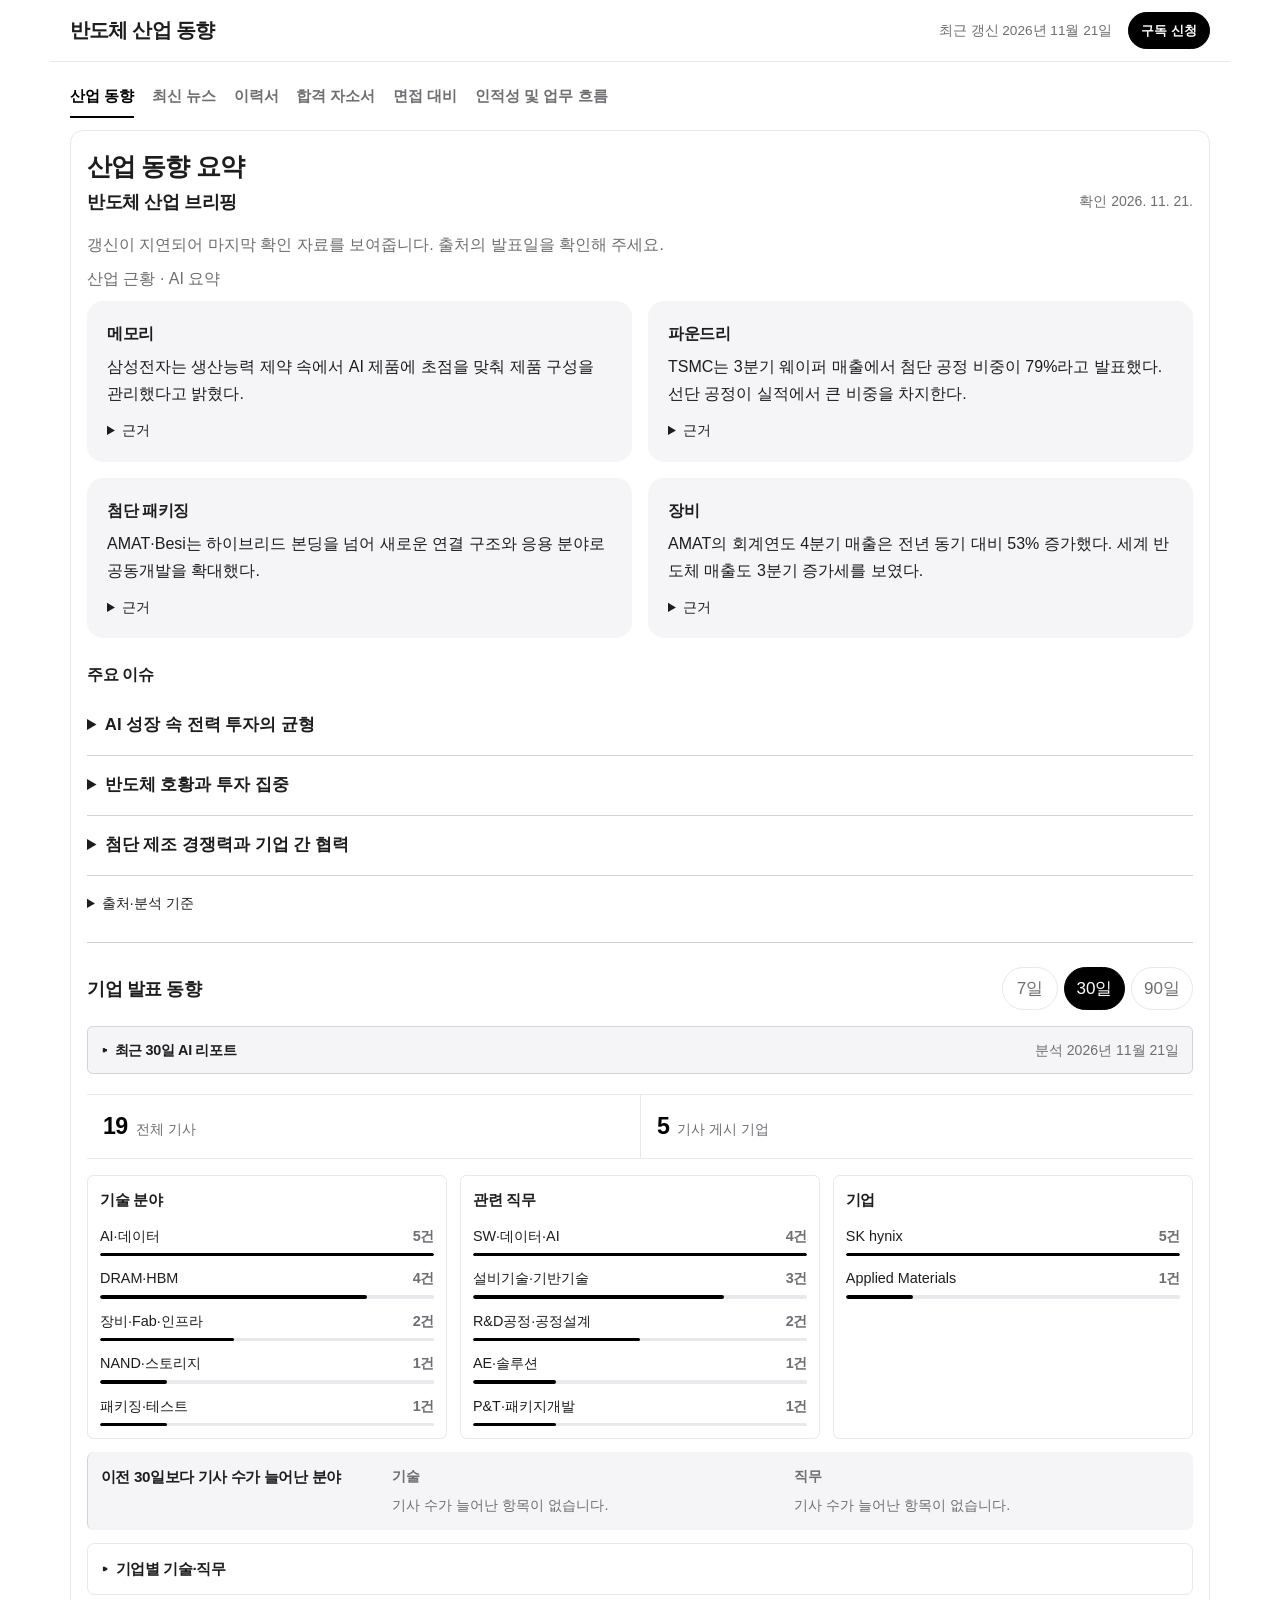
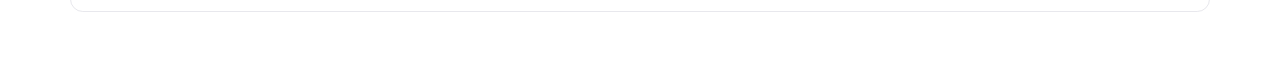
==== docs/index.html @ 1f409041 "Add categorized interview study library and private notes" ====
<!doctype html>
<html lang="ko">
  <head>
    <meta charset="utf-8" />
    <meta name="viewport" content="width=device-width, initial-scale=1" />
    <meta
      name="description"
      content="주요 반도체 기업의 공식 뉴스룸에서 기술 동향과 기업 맥락을 추적합니다."
    />
    <title>반도체 산업 동향</title>
    <link rel="stylesheet" href="styles.css?v=20261121-2" />
    <script src="industry-briefing.js?v=20261121-1" defer></script>
    <script src="pdf-import.js?v=20261001-2" defer></script>
    <script src="jd-analyzer-v4.js?v=20261007-7" defer></script>
    <script src="jd-recall-questions.js?v=20261108-3" defer></script>
    <script src="jd-local-fallback.js?v=20261104-1" defer></script>
    <script src="jd-ai-client.js?v=20261030-2" defer></script>
    <script src="profile-store-v2.js?v=20261111-2" defer></script>
    <script src="experience-recall.js?v=20261108-1" defer></script>
    <link rel="stylesheet" href="experience-recall.css?v=20261104-2" />
    <script src="role-normalizer.js?v=20261001-1" defer></script>
    <script src="application-workspace.js?v=20261111-2" defer></script>
    <script src="assessment-result-bridge.js?v=20261104-2" defer></script>
    <script src="experience-question-bank.js?v=20261121-1" defer></script>
    <script src="experience-organizer.js?v=20261121-2" defer></script>
    <script src="cover-letter-library.js?v=20261121-2" defer></script>
    <link rel="stylesheet" href="cover-letter-library.css?v=20261121-2" />
    <script src="interview-prep.js?v=20261121-1" defer></script>
    <link rel="stylesheet" href="interview-prep.css?v=20261121-1" />
    <script src="app.js?v=20261121-2" defer></script>
  </head>
  <body>
    <header class="topbar">
      <div class="brand">
        <div>
          <h1>반도체 산업 동향</h1>
        </div>
      </div>
      <div class="topbar-actions">
        <div class="updated" id="updated">데이터 확인 중</div>
        <a class="header-subscribe" href="https://docs.google.com/forms/d/e/1FAIpQLSe3Vm-nkOof2qsQfEIIH5pPNs6JE2stnCWOv_4Y_DsQi8YpUQ/viewform?usp=dialog" target="_blank" rel="noopener noreferrer">구독 신청</a>
      </div>
    </header>

    <main>
      <section class="chapter-bar" aria-label="콘텐츠 선택">
        <div class="chapter-tabs" role="tablist">
          <button class="active" id="trend-tab" type="button" role="tab" aria-selected="true" data-chapter="trend">산업 동향</button>
          <button id="news-tab" type="button" role="tab" aria-selected="false" data-chapter="news">최신 뉴스</button>
          <button id="profile-tab" type="button" role="tab" aria-selected="false" aria-controls="profile-chapter" data-chapter="profile">이력서</button>
          <button id="jd-tab" type="button" role="tab" aria-selected="false" aria-controls="library-chapter" data-chapter="jd">합격 자소서</button>
          <button id="interview-tab" type="button" role="tab" aria-selected="false" aria-controls="interview-chapter" data-chapter="interview">면접 대비</button>
          <button id="assessment-tab" type="button" role="tab" aria-selected="false" aria-controls="assessment-chapter" data-chapter="assessment">인적성 및 업무 흐름</button>
        </div>
      </section>

      <section class="chapter-panel" id="trend-chapter" role="tabpanel" aria-labelledby="trend-tab">
      <section class="trend-board" id="trend-board" aria-labelledby="trend-title" hidden>
        <div class="trend-heading">
          <div>
            <h2 id="trend-title">산업 동향 요약</h2>
          </div>
        </div>
        <section class="industry-briefing" id="industry-briefing" aria-labelledby="industry-brief-title">
          <div class="brief-heading"><h3 id="industry-brief-title">반도체 산업 브리핑</h3><span data-brief-date></span></div>
          <p data-brief-status role="status">브리핑을 불러오는 중입니다.</p>
          <div data-brief-body hidden>
            <p class="brief-caption">산업 근황 · AI 요약</p>
            <div class="brief-overview" data-brief-overview></div>
            <h4 class="brief-topics-title">주요 이슈</h4>
            <div data-brief-issues></div>
            <details class="brief-sources"><summary>출처·분석 기준</summary><p data-brief-generated></p><ul data-brief-sources></ul></details>
          </div>
        </section>
        <div class="trend-window-heading">
          <h3>기업 발표 동향</h3>
          <div class="trend-period-tabs" id="trend-period-tabs" aria-label="기업 발표 집계 기간">
            <button type="button" data-trend-days="7">7일</button>
            <button class="active" type="button" data-trend-days="30">30일</button>
            <button type="button" data-trend-days="90">90일</button>
          </div>
        </div>
        <details class="monthly-ai-report" id="monthly-ai-report" hidden>
          <summary class="monthly-report-heading"><strong id="trend-report-label">최근 30일 AI 리포트</strong><span id="monthly-report-date"></span></summary>
          <p id="trend-report-status" role="status" hidden></p>
          <div id="monthly-report-body">
          <p id="trend-report-period"></p>
          <h3 id="monthly-report-title"></h3>
          <p class="monthly-report-summary" id="monthly-report-summary"></p>
          <button class="process-focus-button" id="process-focus-button" type="button">공정·양산 기사 보기</button>
          <div class="monthly-report-grid">
            <section><h4>동향</h4><div id="monthly-findings"></div></section>
            <section><h4>직무 준비</h4><div id="monthly-role-actions"></div></section>
            <section><h4>기업</h4><div id="monthly-company-insights"></div></section>
          </div>
          <details class="monthly-evidence">
            <summary>분석 근거 보기</summary>
            <div id="monthly-evidence-list"></div>
            <ul id="monthly-limitations"></ul>
          </details>
          </div>
        </details>

        <div class="trend-metrics" aria-label="선택 기간 동향 현황">
          <div><strong id="trend-article-count">-</strong><span>전체 기사</span></div>
          <div><strong id="trend-company-count">-</strong><span>기사 게시 기업</span></div>
        </div>

        <div class="trend-columns">
          <section class="trend-panel">
            <h3>기술 분야</h3>
            <ol id="trend-tech-list"></ol>
          </section>
          <section class="trend-panel">
            <h3>관련 직무</h3>
            <ol id="trend-job-list"></ol>
          </section>
          <section class="trend-panel">
            <h3>기업</h3>
            <ol id="trend-company-list"></ol>
          </section>
        </div>

        <section class="momentum-panel" id="momentum-panel">
          <div>
            <h3>이전 30일보다 기사 수가 늘어난 분야</h3>
          </div>
          <div class="momentum-groups">
            <div><strong>기술</strong><ul id="momentum-tech-list"></ul></div>
            <div><strong>직무</strong><ul id="momentum-job-list"></ul></div>
          </div>
        </section>

        <details class="company-trend-panel">
          <summary>
            <h3 id="company-trend-title">기업별 기술·직무</h3>
          </summary>
          <div class="company-profile-list" id="company-profile-list"></div>
        </details>
      </section>
      </section>

      <section class="chapter-panel news-chapter" id="news-chapter" role="tabpanel" aria-labelledby="news-tab" hidden>
      <div class="chapter-heading">
        <div><h2>최신 뉴스</h2></div>
      </div>
      <section class="controls news-controls" aria-label="기사 검색과 회사 선택">
        <label class="search">
          <span class="sr-only">기사 검색</span>
          <input id="search" type="search" placeholder="기사 검색" />
        </label>
        <label><span class="sr-only">회사</span><select id="news-company"><option value="all">전체 회사</option></select></label>
        <button class="language-toggle" id="language-toggle" type="button">
          한국어 번역 보기
        </button>
      </section>

      <details class="news-filter-details">
        <summary>상세 필터<span id="news-active-filters"></span></summary>
        <div class="filter-panel">
        <div class="select-grid">
          <label>
            <span>관련 직무</span>
            <select id="job-filter"><option value="all">모든 직무</option></select>
          </label>
          <label>
            <span>기술 분야</span>
            <select id="domain-filter"><option value="all">모든 기술</option></select>
          </label>
          <label>
            <span>게시 기간</span>
            <select id="days-filter">
              <option value="all">최근 180일 전체</option>
              <option value="7">최근 7일</option>
              <option value="30">최근 30일</option>
              <option value="90">최근 90일</option>
            </select>
          </label>
        </div>
        <div class="filter-actions">
          <button class="process-focus-toggle" id="process-only-toggle" type="button" aria-pressed="false">
            공정·양산 집중 보기
          </button>
          <button class="reset-button" id="reset-filters" type="button">필터 초기화</button>
        </div>
        </div>
      </details>

      <div class="result-line-row">
        <div class="result-line" id="result-line" aria-live="polite">기사를 불러오는 중입니다.</div>
      </div>
      <section class="article-grid" id="article-grid" aria-label="선별 기사 목록"></section>

      <section class="empty" id="empty" hidden>
        <h2>조건에 맞는 기사가 없습니다.</h2>
        <p>검색어를 바꾸거나 필터를 초기화해 보세요.</p>
      </section>
      </section>

      <section class="chapter-panel profile-chapter" id="profile-chapter" role="tabpanel" aria-labelledby="profile-tab" hidden>
        <div class="master-resume-heading">
          <div><h2>이력서</h2><p>이 브라우저에 저장됩니다.</p></div>
          <div class="profile-resume-actions">
            <button class="jd-secondary" id="profile-resume-preview" type="button" aria-expanded="false" aria-controls="profile-resume-section">미리보기·복사</button>
            <button class="jd-primary" type="submit" form="profile-form">저장</button>
          </div>
        </div>
        <p class="profile-save-status" id="profile-save-status" role="status"></p>
        <section class="profile-resume-card" id="profile-resume-section" hidden>
          <div class="profile-resume-actions">
            <button class="jd-secondary" id="profile-resume-copy" type="button">전체 복사</button>
          </div>
          <p id="profile-resume-status" role="status"></p>
          <textarea id="profile-resume-copy-text" rows="5" aria-label="복사할 이력서 내용" readonly hidden></textarea>
          <div id="profile-resume-content"></div>
        </section>
        <form class="profile-form" id="profile-form">
          <section class="profile-form-section">
            <div class="profile-section-heading"><h3>기본정보</h3></div>
            <div class="profile-field-grid master-resume-contact">
              <label><span>이름</span><input id="profile-name" type="text" autocomplete="name" /></label>
              <label><span>이메일</span><input id="profile-email" type="email" autocomplete="email" /></label>
              <label><span>연락처</span><input id="profile-phone" type="tel" autocomplete="tel" /></label>
            </div>
          </section>

          <section class="profile-form-section" id="profile-education-section">
            <div class="profile-section-heading">
              <h3>학력</h3>
              <button class="profile-add" id="profile-add-education" type="button">학력 추가</button>
            </div>
            <div class="profile-entry-list" id="profile-education-list"></div>
          </section>

          <section class="profile-form-section" id="profile-experience-section">
            <div class="profile-section-heading">
              <h3>경력·프로젝트·활동</h3>
              <button class="profile-add" id="profile-add-experience" type="button">경험 추가</button>
            </div>
            <div class="profile-entry-list" id="profile-experience-list"></div>
          </section>

          <section class="profile-form-section" id="profile-skills-section">
            <div class="profile-section-heading"><h3>교육·기술·자격·어학·수상</h3></div>
            <div class="profile-field-grid">
              <label><span>교육·기술</span><textarea id="profile-skills" rows="3" placeholder="교육명 · 기관 · 기간 / 사용 기술"></textarea></label>
              <label><span>자격증</span><textarea id="profile-certificates" rows="3" placeholder="자격명 · 발급 기관 · 취득일"></textarea></label>
              <label><span>어학</span><textarea id="profile-languages" rows="3" placeholder="시험명 · 점수 또는 등급 · 응시일"></textarea></label>
              <label><span>수상</span><textarea id="profile-awards" rows="3" placeholder="수상명 · 주최 기관 · 수상일"></textarea></label>
            </div>
          </section>

          <details class="profile-backup-details master-resume-notes">
          <summary>이전 프로필 메모</summary>
          <section class="profile-form-section">
            <label><span>관심 직무</span><textarea id="profile-target-roles" rows="2"></textarea></label>
          </section>
          <section class="profile-form-section" id="profile-ai-section">
            <div class="profile-section-heading">
              <h3>기존 AI 프로젝트</h3>
            </div>
            <div class="profile-field-grid profile-ai-grid">
              <label><span>경험명</span><input id="profile-ai-title" type="text" placeholder="예: 반도체 뉴스 자동 분류 프로젝트" /></label>
              <label><span>기간</span><input id="profile-ai-period" type="text" placeholder="예: 2026.09~2026.11" /></label>
              <label class="profile-span-2"><span>구체적인 경험·문제 상황</span><textarea id="profile-ai-context" rows="3" placeholder="어떤 문제를 해결하려 했는지 작성하세요."></textarea></label>
              <label><span>내 역할</span><textarea id="profile-ai-role" rows="3" placeholder="내가 결정하고 수행한 일을 작성하세요."></textarea></label>
              <label><span>AI 활용 방법</span><textarea id="profile-ai-use" rows="3" placeholder="어떤 AI를 어떤 단계에 사용했는지 작성하세요."></textarea></label>
              <label><span>검증·수정 과정</span><textarea id="profile-ai-verification" rows="3" placeholder="AI 결과의 오류를 어떻게 확인하고 개선했는지 작성하세요."></textarea></label>
              <label><span>결과·배운 점</span><textarea id="profile-ai-result" rows="3" placeholder="수치, 산출물, 변화와 배운 점을 작성하세요."></textarea></label>
            </div>
          </section>

          <section class="profile-form-section" id="profile-assessment-section">
            <div class="profile-section-heading">
              <h3>인적성 결과</h3>
            </div>
            <div id="profile-assessment-result" aria-live="polite"></div>
          </section>

          <section class="profile-form-section" id="profile-plan-section">
            <div class="profile-section-heading">
              <h3>계획 중인 프로젝트</h3>
              <button class="profile-add" id="profile-add-plan" type="button">계획 추가</button>
            </div>
            <div class="profile-entry-list" id="profile-plan-list"></div>
          </section>

          </details>
        </form>

        <details class="profile-backup-details">
          <summary>백업·삭제</summary>
          <div class="profile-backup-actions">
            <button class="jd-secondary" id="profile-export" type="button">백업 파일 받기</button>
            <label class="jd-secondary profile-import-button" for="profile-import">백업 불러오기</label>
            <input id="profile-import" type="file" accept="application/json,.json" />
            <button class="profile-delete" id="profile-delete" type="button">저장 내용 삭제</button>
          </div>
        </details>
      </section>

      <section class="chapter-panel jd-chapter" id="jd-chapter" role="tabpanel" aria-labelledby="jd-tab" hidden>
        <div class="chapter-heading">
          <div><h2>채용공고 분석</h2></div>
        </div>

        <nav class="jd-steps" id="jd-steps" aria-label="진행 단계">
          <button type="button" class="jd-step-nav" data-jd-step-nav="1"><span class="jd-step-num">1</span><span class="jd-step-nav-title">채용공고 붙여넣기</span><span class="jd-step-state" data-jd-step-state="1">입력 전</span></button>
          <button type="button" class="jd-step-nav" data-jd-step-nav="2" disabled><span class="jd-step-num">2</span><span class="jd-step-nav-title">분석 결과 보기</span><span class="jd-step-state" data-jd-step-state="2">분석 전</span></button>
          <button type="button" class="jd-step-nav" data-jd-step-nav="3" disabled><span class="jd-step-num">3</span><span class="jd-step-nav-title">내 경험과 연결하기</span><span class="jd-step-state" data-jd-step-state="3">연결 전</span></button>
          <button type="button" class="jd-step-nav" data-jd-step-nav="4" disabled><span class="jd-step-num">4</span><span class="jd-step-nav-title">자기소개서 문항에 경험 연결하기</span><span class="jd-step-state" data-jd-step-state="4">연결 전</span></button>
        </nav>

        <div class="jd-step" data-jd-step="1" data-open="true">
          <button type="button" class="jd-step-head" data-jd-step-toggle="1" aria-expanded="true">
            <span class="jd-step-num">1</span><span class="jd-step-title">채용공고 붙여넣기</span><span class="jd-step-state" data-jd-step-state="1">입력 전</span>
          </button>
          <div class="jd-step-body" data-jd-step-body="1">
            <details class="jd-workspace-switcher-details">
              <summary><span id="jd-workspace-count">저장한 지원 작업</span></summary>
              <div class="jd-workspace-switcher" aria-label="저장한 지원 작업">
                <div id="jd-workspace-list"></div>
                <div class="jd-workspace-backup-actions"><button type="button" id="jd-workspace-export">전체 백업</button><label for="jd-workspace-import">백업 불러오기</label><input id="jd-workspace-import" type="file" accept="application/json,.json" /></div>
              </div>
            </details>
        <details class="jd-common-facts" id="jd-common-facts" hidden>
          <summary>저장한 채용공고 공통 준비 항목 <span id="jd-common-facts-count"></span></summary>
          <div id="jd-common-facts-list"></div>
        </details>

        <form class="jd-form" id="jd-form">
          <div class="jd-field-grid">
            <label><span>회사명</span><input id="jd-company" type="text" placeholder="예: 현대자동차" /></label>
            <label><span>직무명</span><input id="jd-role" type="text" placeholder="예: 생산기술" /></label>
            <label>
              <span>원문 출처</span>
              <select id="jd-source-type">
                <option value="official">기업 공식 채용공고</option>
                <option value="platform">채용 플랫폼·대행사</option>
                <option value="unknown">출처를 확인하지 못한 복사본</option>
              </select>
            </label>
            <label><span>확인일</span><input id="jd-collected-at" type="date" /></label>
          </div>
          <label class="jd-wide-field">
            <span>공고 주소</span>
            <input id="jd-source-url" type="url" placeholder="https://..." />
          </label>
          <label class="jd-wide-field">
            <span>채용공고 전체 텍스트 <b>필수</b></span>
            <textarea id="jd-text" required rows="16" placeholder="채용공고의 직무명, 주요 업무, 자격요건, 우대사항을 포함한 전체 내용을 붙여 넣으세요."></textarea>
          </label>
          <details class="jd-ai-settings">
            <summary>AI 분석 연결 설정 <small id="jd-ai-connection-state">연결 전</small></summary>
            <label class="jd-wide-field"><span>AI 분석 연결 주소</span><input id="jd-ai-endpoint" type="url" placeholder="https://script.google.com/macros/s/.../exec" /></label>
            <div class="jd-form-actions"><button class="jd-secondary" id="jd-ai-save" type="button">연결 주소 저장</button></div>
          </details>
          <section class="jd-clean-preview" id="jd-clean-preview" hidden>
            <div class="jd-clean-preview-heading">
              <div><strong>분석 전 원문 정리 미리보기</strong><span id="jd-preview-count"></span></div>
              <span class="jd-fact-label">자동 정리</span>
            </div>
            <div class="jd-ocr-warnings" id="jd-ocr-warnings"></div>
            <label class="jd-subrole-picker" id="jd-subrole-picker" hidden>
              <span>분석할 세부 직무</span>
              <select id="jd-subrole-select"></select>
            </label>
            <label class="jd-wide-field">
              <span>분석에 사용할 정리본 <b>사용자 수정 가능</b></span>
              <textarea id="jd-cleaned-text" rows="16"></textarea>
            </label>
          </section>
          <div class="jd-form-actions">
             <button class="jd-primary" id="jd-preview-button" type="button">1. 원문 구조 확인</button>
             <button class="jd-primary" id="jd-analyze-button" type="submit" hidden>2. 채용공고만 분석</button>
            <button class="jd-secondary" id="jd-reset" type="button">입력 지우기</button>
          </div>
        </form>
          </div>
        </div>

        <section class="jd-results" id="jd-results" aria-live="polite" hidden>
          <div class="jd-result-heading">
            <div><h2 id="jd-result-title">분석 결과</h2></div>
            <div class="jd-result-actions"><span class="jd-source-grade" id="jd-source-grade"></span><button type="button" data-download-jd-report>분석 요약 받기</button></div>
          </div>
          <p class="jd-source-meta" id="jd-source-meta"></p>
          <div class="jd-limitations" id="jd-limitations"></div>
          <div class="jd-step" data-jd-step="2" data-open="false">
            <button type="button" class="jd-step-head" data-jd-step-toggle="2" aria-expanded="false">
              <span class="jd-step-num">2</span><span class="jd-step-title">분석 결과 보기</span><span class="jd-step-state" data-jd-step-state="2">분석 전</span>
            </button>
            <div class="jd-step-body" data-jd-step-body="2">
<section class="jd-result-section jd-mission-section">
            <div class="jd-section-title"><span>1</span><div><h3>한 줄 요약</h3><p><span class="jd-interpretation-label">자동 해석</span></p></div></div>
            <div class="jd-mission-card" id="jd-career-definition"></div>
          </section>

          <section class="jd-result-section">
            <div class="jd-section-title"><span>2</span><div><h3>핵심 업무</h3></div></div>
            <div class="jd-axis-grid" id="jd-work-axes"></div>
          </section>

          <section class="jd-result-section jd-suggestion-section">
            <div class="jd-section-title"><span>3</span><div><h3>해결 과제</h3></div></div>
            <div class="jd-problem-list" id="jd-problems"></div>
          </section>

          <section class="jd-result-section">
            <div class="jd-section-title"><span>4</span><div><h3>역량 연결</h3></div></div>
            <div class="jd-connection-list" id="jd-competency-links"></div>
          </section>

          <section class="jd-result-section">
            <div class="jd-section-title"><span>5</span><div><h3>성과 기준</h3></div></div>
            <h4 class="jd-subsection-heading">성과 목표·지표</h4>
            <div class="jd-performance-grid" id="jd-performance-groups"></div>
            <h4 class="jd-subsection-heading">구축·혁신 목표와 산출물</h4>
            <div class="jd-performance-grid" id="jd-delivery-goals"></div>
          </section>

          <section class="jd-result-section">
            <div class="jd-section-title"><span>6</span><div><h3>근거 밀도</h3></div></div>
            <div class="jd-emphasis-list" id="jd-emphasis"></div>
          </section>

          <section class="jd-result-section jd-preparation-section">
            <div class="jd-section-title"><span>7</span><div><h3>준비 항목</h3></div></div>
            <div class="jd-preparation-grid"><div><h4>먼저 확인</h4><div id="jd-prep-must"></div></div><div><h4>강조 준비</h4><div id="jd-prep-strengths"></div></div><div><h4><span class="jd-interpretation-label">공부 후보</span></h4><div id="jd-prep-study"></div></div></div>
          </section>

          <details class="jd-evidence-details">
            <summary>원문 근거와 상세 분석 보기</summary>
            <div class="jd-detail-block"><h4>채용공고 내용 분석</h4><div class="jd-table-wrap"><table class="jd-analysis-table"><thead><tr><th>항목</th><th>추출 내용</th><th>근거가 되는 채용공고 문장</th></tr></thead><tbody id="jd-fact-table"></tbody></table></div></div>
            <div class="jd-detail-block"><h4>원문 키워드와 표준화 키워드</h4><div class="jd-table-wrap"><table class="jd-analysis-table"><thead><tr><th>원문 키워드</th><th>자동 표준화</th><th>근거가 되는 채용공고 문장</th></tr></thead><tbody id="jd-keyword-table"></tbody></table></div></div>
            <div class="jd-detail-block"><h4>직접 요구된 도구와 공부 후보</h4><div class="jd-tool-columns"><div><h4><span class="jd-fact-label">채용공고에서 직접 요구</span></h4><div id="jd-direct-tools"></div></div><div><h4><span class="jd-interpretation-label">자동 제안 · 공부 후보</span></h4><div id="jd-study-tools"></div></div></div></div>
            <div class="jd-detail-block"><h4>원문 의미 단위</h4><div class="jd-requirement-list" id="jd-evidence-list"></div></div>
          </details>

          <p class="jd-disclaimer">채용공고 원문만 분석합니다. 합격 가능성을 판단하지 않습니다.</p>
              <button type="button" class="jd-primary jd-step-next" data-jd-step-goto="3">내 경험과 연결하기로</button>
            </div>
          </div>
          <div class="jd-step" data-jd-step="3" data-open="false">
            <button type="button" class="jd-step-head" data-jd-step-toggle="3" aria-expanded="false">
              <span class="jd-step-num">3</span><span class="jd-step-title">내 경험과 연결하기</span><span class="jd-step-state" data-jd-step-state="3">연결 전</span>
            </button>
            <div class="jd-step-body" data-jd-step-body="3">
<section class="jd-result-section jd-profile-connect-section">
            <div class="jd-section-title"><span>8</span><div><h3>내 경험 연결</h3></div></div>
            <div class="jd-profile-link" id="jd-profile-link">
              <div><strong>저장된 내 프로필 확인 중</strong><span id="jd-profile-link-note">프로필은 버튼을 누르기 전까지 AI 분석 서버로 전송되지 않습니다.</span></div>
              <button type="button" data-open-profile>내 프로필 작성</button>
            </div>
            <p class="jd-profile-consent" id="jd-profile-consent">버튼을 누르면 저장된 프로필이 AI 분석 서버로 전송됩니다. 없는 경험은 만들지 않습니다.</p>
            <button class="jd-primary" id="jd-match-profile-button" type="button">내 경험과 연결하기</button>
            <div class="jd-match-summary" id="jd-match-summary" hidden></div>
            <div class="jd-profile-connections" id="jd-profile-connections" hidden></div>
          </section>

          <section class="jd-result-section jd-recall-section" id="jd-recall-section">
            <div class="jd-section-title"><span>10</span><div><h3>내 경험으로 답하는 질문</h3><p><span class="jd-interpretation-label">채용공고에서 나온 질문</span></p></div></div>
            <p class="jd-profile-consent">채용공고에서 뽑은 연습 질문입니다. 실제 기업 문항이 아닙니다. 없는 경험이나 수치는 만들지 않습니다.</p>
            <div class="jd-recall-list" id="jd-recall-questions"></div>
          </section>
              <button type="button" class="jd-primary jd-step-next" data-jd-step-goto="4">자기소개서 문항에 경험 연결하기로</button>
            </div>
          </div>
          <div class="jd-step" data-jd-step="4" data-open="false">
            <button type="button" class="jd-step-head" data-jd-step-toggle="4" aria-expanded="false">
              <span class="jd-step-num">4</span><span class="jd-step-title">자기소개서 문항에 경험 연결하기</span><span class="jd-step-state" data-jd-step-state="4">연결 전</span>
            </button>
            <div class="jd-step-body" data-jd-step-body="4">
<section class="jd-result-section jd-question-map-section">
            <div class="jd-section-title"><span>9</span><div><h3>자기소개서 문항에 경험 연결하기</h3></div></div>
            <label class="jd-question-input"><span>자기소개서 문항</span><textarea id="jd-application-questions" rows="5" placeholder="지원 직무와 관련된 경험을 작성해 주세요.&#10;&#10;어려운 목표에 도전한 경험을 작성해 주세요."></textarea></label>
            <button class="jd-primary" id="jd-map-questions-button" type="button">경험 연결하기</button>
            <div class="jd-question-map-results" id="jd-question-map-results" hidden></div>
          </section>
            </div>
          </div>
        </section>
      </section>
      <section class="chapter-panel assessment-chapter" id="assessment-chapter" role="tabpanel" aria-labelledby="assessment-tab" hidden>
        <div class="assessment-toolbar"><a href="assessment.html?v=20261112-3" target="_blank" rel="noopener">전체 화면으로 열기 ↗</a><p id="assessment-result-status" hidden></p></div>
        <iframe id="assessment-frame" data-src="assessment.html?v=20261112-3" title="인적성 및 업무 흐름"></iframe>
      </section>
      <section class="chapter-panel" id="library-chapter" role="tabpanel" aria-labelledby="jd-tab" hidden><p>자료 불러오는 중…</p></section>
      <section class="chapter-panel" id="interview-chapter" role="tabpanel" aria-labelledby="interview-tab" hidden></section>
    </main>

  </body>
</html>
---- docs/styles.css ----
:root {
  color-scheme: light;
  --bg: #ffffff;
  --surface: #ffffff;
  --surface-2: #f5f5f7;
  --line: #e8e8ed;
  --line-strong: #d2d2d7;
  --text: #1d1d1f;
  --muted: #6e6e73;
  --accent: #000000;
  --accent-strong: #000000;
  --accent-soft: #f5f5f7;
  --accent-2: #86868b;
  --max: 1180px;
  --shadow: 0 8px 28px rgba(0, 0, 0, 0.05);
}

* { box-sizing: border-box; }
[hidden] { display: none !important; }

body {
  margin: 0;
  min-width: 320px;
  background: var(--bg);
  color: var(--text);
  font-family: -apple-system, BlinkMacSystemFont, "SF Pro Display", "SF Pro Text", "Helvetica Neue", "Segoe UI", "Noto Sans KR", sans-serif;
  font-size: 17px;
  line-height: 1.6;
  -webkit-font-smoothing: antialiased;
  text-rendering: optimizeLegibility;
}

button, input, select, textarea { font: inherit; }
h1, h2, h3, h4, strong { letter-spacing: -0.025em; }

.topbar {
  display: flex;
  align-items: center;
  justify-content: space-between;
  gap: 1rem;
  max-width: var(--max);
  margin: 0 auto;
  padding: 0.75rem 1.25rem;
  border-bottom: 1px solid var(--line);
}

.brand { display: flex; align-items: center; gap: 0.85rem; }
.brand-mark {
  display: grid;
  width: 2.75rem;
  height: 2.75rem;
  place-items: center;
  border: 1px solid var(--accent);
  color: var(--accent);
  font-weight: 800;
  letter-spacing: -0.06em;
}
.brand h1 { margin: 0; font-size: 1.25rem; line-height: 1.25; letter-spacing: -0.04em; font-weight: 700; }
.brand p, .updated { margin: 0.05rem 0 0; color: var(--muted); font-size: 0.72rem; }
.topbar-actions { display: flex; align-items: center; gap: 1rem; }
.header-subscribe {
  padding: 0.45rem 0.75rem;
  border: 1px solid var(--accent);
  border-radius: 999px;
  background: var(--accent);
  color: #ffffff;
  font-size: 0.82rem;
  font-weight: 650;
  text-decoration: none;
}
.header-subscribe:hover, .header-subscribe:focus-visible { border-color: var(--accent-strong); background: var(--accent-strong); }

main { max-width: var(--max); margin: 0 auto; padding: 0.9rem 1.25rem 3rem; }
.chapter-bar { display: flex; align-items: center; justify-content: space-between; gap: 1.5rem; }
.chapter-tabs { display: flex; flex-wrap: wrap; gap: 0.4rem 1.1rem; padding: 0; border: 0; border-radius: 0; background: transparent; }
.assessment-toolbar { display: flex; justify-content: flex-end; padding: 0.4rem 0 0.7rem; }
.assessment-toolbar a { color: var(--muted); font-size: 0.8rem; text-decoration: none; }
#assessment-frame { display: block; width: 100%; height: 82vh; min-height: 600px; border: 1px solid var(--line); border-radius: 12px; background: #fff; }
.chapter-tabs button { position: relative; padding: 0.45rem 0 0.55rem; border: 0; border-radius: 0; background: transparent; color: var(--muted); font-size: 0.82rem; font-weight: 650; cursor: pointer; }
.chapter-tabs button:hover, .chapter-tabs button:focus-visible { color: var(--text); }
.chapter-tabs button.active { background: transparent; color: var(--accent-strong); }
.chapter-tabs button.active::after { position: absolute; right: 0; bottom: -1px; left: 0; height: 2px; background: var(--accent); content: ""; }
.chapter-panel { margin-top: 0.8rem; }
.chapter-heading { display: flex; align-items: end; justify-content: space-between; gap: 1rem; padding: 0.65rem 0; border-bottom: 1px solid var(--line); }
.chapter-heading span { color: var(--accent); font-size: 0.7rem; font-weight: 800; letter-spacing: 0.12em; }
.chapter-heading h2 { margin: 0.05rem 0 0; font-size: clamp(1.2rem, 2.5vw, 1.65rem); }
.chapter-heading p { margin: 0; color: var(--muted); font-size: 0.72rem; }
.overview { display: flex; justify-content: space-between; gap: 2rem; align-items: end; }
.eyebrow { margin: 0 0 0.65rem; color: var(--accent); font-size: 0.78rem; font-weight: 800; letter-spacing: 0.16em; }
.overview h2 { max-width: 700px; margin: 0; font-size: clamp(1.8rem, 4vw, 3.5rem); line-height: 1.12; letter-spacing: -0.045em; }
.overview-copy { max-width: 660px; margin: 1rem 0 0; color: var(--muted); }
.metrics { display: flex; border: 0; background: transparent; }
.metric { min-width: 4.3rem; padding: 0.45rem 0.7rem; }
.metric + .metric { border-left: 1px solid var(--line); }
.metric strong { display: block; color: var(--accent-strong); font-size: 1.05rem; line-height: 1; }
.metric span { display: block; margin-top: 0.2rem; color: var(--muted); font-size: 0.65rem; }

.trend-board {
  margin-top: 0;
  padding: 1rem;
  border: 1px solid var(--line);
  border-radius: 0.8rem;
  background: var(--surface);
  box-shadow: none;
}
.trend-heading { display: flex; align-items: end; justify-content: space-between; gap: 1rem; }
.trend-heading h2 { margin: 0; font-size: clamp(1.15rem, 2.5vw, 1.55rem); letter-spacing: -0.035em; }
.trend-copy { margin: 0.2rem 0 0; color: var(--muted); font-size: 0.72rem; }
.trend-period-tabs { display: flex; gap: 0.35rem; }
.trend-period-tabs button {
  min-width: 3.5rem;
  padding: 0.45rem 0.75rem;
  border: 1px solid var(--line);
  border-radius: 999px;
  background: transparent;
  color: var(--muted);
  cursor: pointer;
}
.trend-period-tabs button:hover, .trend-period-tabs button:focus-visible, .trend-period-tabs button.active {
  border-color: var(--accent);
  background: var(--accent);
  color: #ffffff;
}
.trend-metrics { display: grid; grid-template-columns: repeat(2, minmax(0, 1fr)); margin-top: 1.25rem; border-block: 1px solid var(--line); }
.trend-metrics div { padding: 0.8rem 1rem; }
.trend-metrics div + div { border-left: 1px solid var(--line); }
.trend-metrics strong { color: var(--accent); font-size: 1.45rem; }
.trend-metrics span { margin-left: 0.5rem; color: var(--muted); font-size: 0.78rem; }
.trend-columns { display: grid; grid-template-columns: repeat(3, minmax(0, 1fr)); gap: 0.8rem; margin-top: 1rem; }
.trend-panel { padding: 0.75rem; border: 1px solid var(--line); border-radius: 0.4rem; background: var(--surface); }
.trend-panel h3, .momentum-panel h3 { margin: 0 0 0.8rem; font-size: 0.95rem; }
.trend-panel ol, .momentum-panel ul { margin: 0; padding: 0; list-style: none; }
.trend-panel li + li { margin-top: 0.7rem; }
.rank-label { display: flex; justify-content: space-between; gap: 0.7rem; color: var(--text); font-size: 0.78rem; }
.rank-label strong { flex: 0 0 auto; color: var(--muted); }
.rank-jd-button { flex: 0 0 auto; padding: 0.1rem 0.3rem; border: 0; background: none; color: var(--accent); font: inherit; font-size: 0.78rem; font-weight: 700; cursor: pointer; }
.rank-bar { display: block; height: 0.22rem; margin-top: 0.3rem; overflow: hidden; border-radius: 999px; background: var(--line); }
.rank-bar i { display: block; height: 100%; border-radius: inherit; background: var(--accent); }
.trend-empty { color: var(--muted); font-size: 0.76rem; }
.momentum-panel {
  display: grid;
  grid-template-columns: minmax(12rem, 0.7fr) 2fr;
  gap: 1rem;
  margin-top: 0.8rem;
  padding: 1rem;
  border-left: 1px solid var(--line-strong);
  background: var(--accent-soft);
}
.momentum-kicker { margin: 0 0 0.25rem; color: var(--accent); font-size: 0.68rem; font-weight: 800; letter-spacing: 0.12em; }
.momentum-groups { display: grid; grid-template-columns: repeat(2, minmax(0, 1fr)); gap: 1rem; }
.momentum-groups > div > strong { display: block; margin-bottom: 0.4rem; color: var(--muted); font-size: 0.74rem; }
.momentum-groups li { display: flex; justify-content: space-between; gap: 0.5rem; font-size: 0.76rem; }
.momentum-groups li + li { margin-top: 0.25rem; }
.momentum-groups li strong { color: var(--accent); }
.monthly-ai-report { margin-top: 1rem; padding: 1.2rem; border: 1px solid var(--line-strong); border-radius: 0.35rem; background: var(--accent-soft); }
.monthly-report-heading { display: flex; align-items: start; justify-content: space-between; gap: 1rem; }
.monthly-report-heading h3 { margin: 0; font-size: 1.05rem; }
.monthly-report-heading > span { color: var(--muted); font-size: 0.88rem; }
.monthly-ai-report [hidden] { display: none !important; }
#trend-report-period, #trend-report-status { font-size: 0.95rem; line-height: 1.65; }
.monthly-report-grid article details { font-size: 0.88rem; }
.monthly-report-grid article details summary { cursor: pointer; }
.monthly-report-summary { margin: 0.7rem 0; color: var(--text); font-size: 0.85rem; }
.process-focus-button { margin: 0 0 0.8rem; padding: 0.55rem 0.8rem; border: 1px solid var(--accent); border-radius: 0.35rem; background: var(--surface); color: var(--accent-strong); cursor: pointer; }
.process-focus-button:hover, .process-focus-button:focus-visible { background: var(--accent); color: #ffffff; }
.monthly-report-grid { display: grid; grid-template-columns: repeat(3, minmax(0, 1fr)); gap: 0.7rem; }
.monthly-report-grid > section { padding: 0.75rem; border: 1px solid var(--line); background: var(--surface); }
.monthly-report-grid h4 { margin: 0 0 0.55rem; color: var(--accent); font-size: 0.8rem; }
.monthly-report-grid article + article { margin-top: 0.7rem; padding-top: 0.7rem; border-top: 1px solid var(--line); }
.monthly-report-grid article > strong { display: block; font-size: 0.78rem; }
.monthly-report-grid article > span { display: block; margin-top: 0.45rem; color: var(--muted); font-size: 0.67rem; font-weight: 700; }
.monthly-report-grid p, .monthly-report-grid ul { margin: 0.25rem 0; font-size: 0.73rem; }
.evidence-chips { display: flex; gap: 0.25rem; }
.evidence-chips span { padding: 0.08rem 0.3rem; border: 1px solid var(--accent-2); color: var(--accent-strong); font-size: 0.6rem; }
.monthly-evidence { margin-top: 0.7rem; border-top: 1px solid var(--line); }
.monthly-evidence summary { padding-top: 0.6rem; color: var(--muted); font-size: 0.7rem; cursor: pointer; }
.monthly-evidence p, .monthly-evidence li { margin: 0.35rem 0; color: var(--muted); font-size: 0.68rem; }
.monthly-evidence a { color: var(--accent-strong); }
.company-trend-panel { margin-top: 0.8rem; padding: 1.15rem; border: 1px solid var(--line); border-radius: 0.7rem; background: var(--surface); }
.company-trend-panel h3 { margin: 0; font-size: 0.95rem; }
.company-trend-panel > div:first-child > p:last-child { margin: 0.35rem 0 0; color: var(--muted); font-size: 0.76rem; }
.company-profile-list { display: grid; grid-template-columns: repeat(3, minmax(0, 1fr)); gap: 0.65rem; margin-top: 0.8rem; }
.company-profile {
  display: grid;
  gap: 0.35rem;
  min-width: 0;
  padding: 0.75rem;
  border: 1px solid var(--line);
  border-radius: 0.65rem;
  background: var(--surface);
  color: var(--text);
  text-align: left;
  cursor: pointer;
}
.company-profile:hover, .company-profile:focus-visible { border-color: var(--accent); background: var(--accent-soft); box-shadow: 0 8px 20px rgba(0, 0, 0, 0.04); }
.profile-title { display: flex; align-items: center; justify-content: space-between; gap: 0.5rem; }
.profile-title strong { color: var(--text); font-size: 0.8rem; }
.profile-title em { color: var(--accent); font-size: 0.72rem; font-style: normal; }
.profile-label { margin-top: 0.25rem; color: var(--muted); font-size: 0.65rem; font-weight: 700; }
.profile-tags { display: flex; flex-wrap: wrap; gap: 0.25rem; }
.profile-tags > span { padding: 0.12rem 0.32rem; border: 1px solid var(--line-strong); color: var(--muted); font-size: 0.65rem; }
.profile-tags small { color: var(--muted); }
.profile-empty { color: var(--muted); font-size: 0.65rem; }
.subscription {
  display: grid;
  grid-template-columns: minmax(0, 1.5fr) minmax(16rem, 0.8fr);
  gap: 1.5rem;
  align-items: center;
  margin-top: 1rem;
  padding: 1.25rem;
  border: 1px solid var(--line-strong);
  background: var(--accent-soft);
}
.subscription h2 { margin: 0; font-size: clamp(1.15rem, 2.5vw, 1.6rem); letter-spacing: -0.025em; }
.subscription p:not(.eyebrow) { margin: 0.55rem 0 0; color: var(--muted); font-size: 0.82rem; }
.subscription-action { display: grid; gap: 0.5rem; }
.subscription-link {
  display: block;
  padding: 0.75rem 0.9rem;
  border-radius: 0.4rem;
  background: var(--accent);
  color: #ffffff;
  font-weight: 800;
  text-align: center;
  text-decoration: none;
}
.subscription-link:hover, .subscription-link:focus-visible { background: var(--accent-strong); }
.subscription-action small { color: var(--muted); font-size: 0.68rem; text-align: center; }

.jd-privacy-notice { display: grid; gap: 0.15rem; margin-top: 1rem; padding: 0.85rem 1rem; border-left: 3px solid var(--accent); background: var(--accent-soft); }
.jd-privacy-notice strong { font-size: 0.85rem; }
.jd-privacy-notice span { color: var(--muted); font-size: 0.76rem; }
.jd-workspace-switcher { display: grid; gap: 0.65rem; margin-top: 0.65rem; padding: 0.65rem 0; border-bottom: 1px solid var(--line); }
#jd-workspace-list { display: grid; gap: 0.55rem; }
.jd-workspace-empty { margin: 0; color: var(--muted); font-size: 0.9rem; }
.jd-workspace-card { display: flex; justify-content: space-between; align-items: center; gap: 0.7rem; padding: 0.8rem 0.9rem; border: 1px solid var(--line); border-radius: 0.5rem; background: #fff; }
.jd-workspace-card > div:first-child { display: grid; gap: 0.2rem; min-width: 0; }
.jd-workspace-card strong { font-size: 1rem; }
.jd-workspace-card span { color: var(--muted); font-size: 0.85rem; line-height: 1.5; }
.jd-workspace-card > div:last-child { display: flex; align-items: center; gap: 0.4rem; flex-shrink: 0; }
.jd-workspace-card button { min-height: 2.15rem; padding: 0.4rem 0.8rem; border: 1px solid var(--line-strong); background: #fff; color: var(--text); font: inherit; font-size: 0.9rem; font-weight: 700; cursor: pointer; }
.jd-workspace-card button:first-child { background: #1d1d1f; color: #fff; border-color: #1d1d1f; }
.jd-workspace-active { color: var(--text); font-size: 0.85rem; font-weight: 700; }
.jd-workspace-backup-actions { grid-column: 1 / -1; display: flex; gap: 0.35rem; }
.jd-workspace-backup-actions button, .jd-workspace-backup-actions label { min-height: 2.15rem; box-sizing: border-box; display: inline-flex; align-items: center; border: 1px solid var(--line); background: #fff; color: var(--text); padding: 0.4rem 0.8rem; font: inherit; font-size: 0.85rem; cursor: pointer; }
.jd-workspace-backup-actions input { position: absolute; width: 1px; height: 1px; margin: -1px; overflow: hidden; clip: rect(0 0 0 0); }
.jd-common-facts { margin-top: 0.5rem; border-bottom: 1px solid var(--line); }
.jd-common-facts summary { display: flex; justify-content: space-between; gap: 0.7rem; padding: 0.8rem 0; color: var(--text); font-size: 1rem; font-weight: 750; cursor: pointer; }
.jd-common-facts summary span { color: var(--muted); font-size: 0.85rem; font-weight: 500; }
.jd-common-facts > p { margin: 0 0 0.55rem; color: var(--muted); font-size: 0.85rem; line-height: 1.5; }
#jd-common-facts-list { display: grid; grid-template-columns: repeat(2, minmax(0, 1fr)); gap: 0; margin-bottom: 0.65rem; border: 1px solid var(--line); }
#jd-common-facts-list article { display: grid; gap: 0.2rem; padding: 0.7rem 0.8rem; border-bottom: 1px solid var(--line); }
#jd-common-facts-list article:nth-child(odd) { border-right: 1px solid var(--line); }
#jd-common-facts-list article > div { display: flex; justify-content: space-between; gap: 0.5rem; }
#jd-common-facts-list strong { font-size: 0.95rem; }
#jd-common-facts-list span, #jd-common-facts-list small { color: var(--muted); font-size: 0.85rem; line-height: 1.5; }
@media (max-width: 640px) {
  .jd-workspace-card { flex-direction: column; align-items: stretch; }
  .jd-workspace-card > div:last-child { justify-content: flex-end; }
  #jd-common-facts-list { grid-template-columns: 1fr; }
  #jd-common-facts-list article:nth-child(odd) { border-right: 0; }
}
.jd-ai-settings { padding: 0.9rem 1rem; border: 1px solid var(--line); background: var(--surface); }
.jd-ai-settings summary { cursor: pointer; font-weight: 750; }
.jd-ai-settings summary small { margin-left: 0.45rem; color: var(--accent); font-weight: 650; }
.jd-ai-settings > p { color: var(--muted); font-size: 0.76rem; }
.jd-ai-settings[open] { display: grid; gap: 0.75rem; }
.jd-form { display: grid; gap: 1rem; margin-top: 1rem; padding: 1.25rem; border: 1px solid var(--line); }
.jd-subrole-picker { display: grid; gap: 0.45rem; padding: 0.9rem; border: 1px solid var(--accent); background: var(--accent-soft); }
.jd-subrole-picker[hidden] { display: none; }
.jd-subrole-picker > span { font-size: 0.78rem; font-weight: 750; }
.jd-subrole-picker select { width: 100%; padding: 0.7rem; border: 1px solid var(--line-strong); background: var(--surface); color: var(--text); }
.jd-subrole-picker small { color: var(--muted); font-size: 0.68rem; line-height: 1.5; }
.jd-product-context { display: grid; gap: 0.35rem; margin-bottom: 0.8rem; padding: 0.7rem; border-left: 3px solid var(--accent); background: var(--accent-soft); }
.jd-product-context b { font-size: 0.68rem; }
.jd-product-context span { font-size: 0.76rem; line-height: 1.5; }
.jd-file-panel { display: flex; align-items: center; justify-content: space-between; gap: 1rem; padding: 1rem; border: 1px dashed var(--line-strong); background: #fbfbfd; }
.jd-file-panel > div { display: grid; gap: 0.15rem; }
.jd-file-panel strong { font-size: 0.88rem; }
.jd-file-panel span { color: var(--muted); font-size: 0.73rem; }
.jd-file-button { display: inline-flex !important; flex: 0 0 auto; padding: 0.6rem 0.9rem; border: 1px solid var(--accent); border-radius: 0.3rem; background: var(--accent); color: #fff; font-size: 0.78rem; font-weight: 750; cursor: pointer; }
#jd-pdf-file { position: absolute; width: 1px; height: 1px; margin: -1px; overflow: hidden; clip: rect(0 0 0 0); }
.jd-file-status { min-height: 1.2rem; margin: -0.45rem 0 0; color: var(--muted); font-size: 0.72rem; }
.jd-file-status.loading { color: var(--accent); }
.jd-file-status.success { color: #1d1d1f; }
.jd-file-status.error { color: #424245; }
.jd-profile-link { display: flex; align-items: center; justify-content: space-between; gap: 1rem; padding: 0.85rem 1rem; border: 1px solid #d2d2d7; background: #f5f5f7; }
.jd-profile-link.ready { border-color: var(--line-strong); background: var(--accent-soft); }
.jd-profile-link > div { display: grid; gap: 0.15rem; }
.jd-profile-link strong { font-size: 0.82rem; }
.jd-profile-link span { color: var(--muted); font-size: 0.7rem; }
.jd-profile-link button { flex: 0 0 auto; padding: 0.5rem 0.7rem; border: 1px solid var(--accent); border-radius: 0.3rem; background: var(--surface); color: var(--accent); font-weight: 700; cursor: pointer; }
.jd-role-choice { padding: 0.85rem; border: 1px solid var(--accent); background: var(--accent-soft); }
.jd-field-grid { display: grid; grid-template-columns: repeat(4, minmax(0, 1fr)); gap: 0.8rem; }
.jd-form label { display: grid; gap: 0.35rem; min-width: 0; }
.jd-form label > span { color: var(--text); font-size: 0.78rem; font-weight: 750; }
.jd-form label small { color: var(--muted); font-weight: 500; }
.jd-form label b { color: #424245; font-size: 0.67rem; }
.jd-form input, .jd-form select, .jd-form textarea { width: 100%; min-width: 0; padding: 0.7rem 0.75rem; border: 1px solid var(--line); border-radius: 0.3rem; background: var(--surface); color: var(--text); }
.jd-form textarea { resize: vertical; line-height: 1.55; }
.jd-form input:focus, .jd-form select:focus, .jd-form textarea:focus { outline: 2px solid var(--accent); outline-offset: 2px; }
.jd-role-map { display: grid; grid-template-columns: auto auto minmax(0, 1fr); gap: 0.7rem; align-items: center; padding: 0.75rem 0.85rem; border: 1px solid var(--line); background: var(--accent-soft); }
.jd-role-map > span { color: var(--muted); font-size: 0.7rem; font-weight: 700; }
.jd-role-map > strong { color: var(--accent-strong); font-size: 0.8rem; }
.jd-role-map > small { color: var(--muted); font-size: 0.65rem; }
.jd-source-details { border: 1px solid var(--line); }
.jd-source-details > summary { padding: 0.75rem 0.85rem; color: var(--muted); font-size: 0.75rem; font-weight: 700; cursor: pointer; }
.jd-source-details[open] > summary { border-bottom: 1px solid var(--line); }
.jd-source-details .jd-wide-field { padding: 0.85rem; }
.jd-clean-preview { display: grid; gap: 0.8rem; padding: 1rem; border: 2px solid var(--accent); background: var(--surface); scroll-margin-top: 1rem; }
.jd-clean-preview[hidden] { display: none; }
.jd-clean-preview-heading { display: flex; justify-content: space-between; gap: 1rem; align-items: flex-start; }
.jd-clean-preview-heading > div { display: grid; gap: 0.15rem; }
.jd-clean-preview-heading strong { font-size: 0.95rem; }
.jd-clean-preview-heading span, .jd-clean-preview > p { margin: 0; color: var(--muted); font-size: 0.72rem; }
.jd-ocr-warnings { padding: 0.75rem; border: 1px solid #d2d2d7; background: #f5f5f7; color: var(--muted); font-size: 0.72rem; }
.jd-ocr-warnings strong { color: #424245; }
.jd-ocr-warnings ul { margin: 0.35rem 0 0; padding-left: 1.1rem; }
.jd-form-actions { display: flex; gap: 0.55rem; }
.jd-primary, .jd-secondary { padding: 0.85rem 1.2rem; border: 1px solid var(--accent); border-radius: 0.3rem; font-weight: 750; cursor: pointer; }
.jd-primary { background: var(--accent); color: #fff; }
.jd-secondary { background: var(--surface); color: var(--accent); }
.jd-results { margin-top: 1.5rem; padding-top: 1.5rem; border-top: 1px solid var(--line); scroll-margin-top: 1rem; }
.jd-result-heading { display: flex; align-items: end; justify-content: space-between; gap: 1rem; flex-wrap: wrap; }
.jd-result-heading h2 { margin: 0.15rem 0 0; font-size: clamp(1.35rem, 3vw, 2rem); word-break: keep-all; }
.jd-result-actions { display: flex; align-items: center; gap: 0.4rem; }
.jd-result-actions button { padding: 0.35rem 0.55rem; border: 1px solid var(--line-strong); background: #fff; color: var(--text); font: inherit; font-size: 0.62rem; font-weight: 700; cursor: pointer; }
.jd-source-grade { padding: 0.35rem 0.6rem; border: 1px solid var(--accent); color: var(--accent-strong); font-size: 0.72rem; font-weight: 750; }
.jd-source-meta { margin: 0.35rem 0 0; overflow-wrap: anywhere; color: var(--muted); font-size: 0.68rem; }
.jd-limitations { margin-top: 0.8rem; padding: 0.85rem 1rem; border: 1px solid var(--line); color: var(--muted); font-size: 0.76rem; }
.jd-limitations strong { color: var(--text); }
.jd-limitations p, .jd-limitations ul { margin: 0.3rem 0 0; }
.jd-result-section { margin-top: 1.4rem; }
/* 18회차: 채용공고 분석 4단계 흐름 — 한 번에 한 단계만 연다 */
.jd-steps { display: grid; grid-template-columns: repeat(4, minmax(0, 1fr)); gap: 0.5rem; margin: 0 0 0.5rem; }
.jd-step-nav { display: grid; gap: 0.15rem; padding: 0.7rem 0.75rem; border: 1px solid var(--line); border-radius: 0.6rem; background: var(--surface); color: var(--text); text-align: left; cursor: pointer; }
.jd-step-nav:disabled { opacity: 0.45; cursor: default; }
.jd-step-num { display: grid; width: 1.7rem; height: 1.7rem; place-items: center; border-radius: 50%; background: var(--accent); color: #fff; font-size: 0.8rem; font-weight: 800; }
.jd-step-nav-title { font-size: 0.85rem; font-weight: 750; line-height: 1.35; }
.jd-step-state { font-size: 0.75rem; color: var(--muted); }
.jd-step-state[data-done="true"] { color: var(--text); font-weight: 750; }
.jd-step { margin-top: 1rem; border: 1px solid var(--line); border-radius: 0.6rem; overflow: hidden; scroll-margin-top: 1rem; }
.jd-step-head { display: flex; align-items: center; gap: 0.65rem; width: 100%; padding: 0.95rem 1rem; border: 0; background: var(--surface); color: var(--text); text-align: left; cursor: pointer; }
.jd-step-head .jd-step-title { flex: 1; font-size: 1.15rem; font-weight: 800; }
.jd-step-head .jd-step-state { font-size: 0.85rem; }
.jd-step-body { display: none; padding: 1rem; border-top: 1px solid var(--line); }
.jd-step[data-open="true"] .jd-step-body { display: block; }
.jd-step-body > .jd-result-section:first-child { margin-top: 0; }
.jd-step-body .jd-section-title > span { display: none; }
.jd-step-next { width: 100%; margin-top: 1.2rem; padding: 1rem; font-size: 1rem; }
.jd-workspace-switcher-details { margin-bottom: 0.8rem; border: 1px solid var(--line); border-radius: 0.5rem; }
.jd-workspace-switcher-details summary { padding: 0.8rem 1rem; font-weight: 750; cursor: pointer; }
.jd-workspace-switcher-details .jd-workspace-switcher { margin: 0; padding: 0 1rem 1rem; border-bottom: 0; }
@media (max-width: 640px) {
  .jd-steps { grid-template-columns: repeat(2, minmax(0, 1fr)); }
  .jd-step-head .jd-step-title { font-size: 1rem; }
}
.jd-mission-card { padding: 1.45rem; border: 1px solid var(--text); background: var(--text); color: #fff; }
.jd-mission-card p { max-width: 58rem; margin: 0.75rem 0 1rem; font-size: clamp(1.05rem, 2.2vw, 1.45rem); font-weight: 750; line-height: 1.45; letter-spacing: -0.03em; }
.jd-mission-card .jd-interpretation-label { border-color: #fff; color: #fff; background: transparent; }
.jd-mission-card .jd-evidence-link { border-color: #737373; color: #fff; }
.jd-axis-grid { display: grid; grid-template-columns: repeat(2, minmax(0, 1fr)); gap: 0.75rem; }
.jd-axis-grid article { position: relative; min-width: 0; padding: 1rem; border: 1px solid var(--line); background: var(--surface); }
.jd-axis-number { color: var(--muted); font-size: 0.65rem; font-weight: 800; letter-spacing: 0.1em; }
.jd-axis-grid h4 { margin: 0.25rem 0 0.65rem; font-size: 1rem; }
.jd-axis-grid ul { margin: 0; padding-left: 1.05rem; color: var(--text); font-size: 0.74rem; line-height: 1.55; }
.jd-axis-grid li + li { margin-top: 0.35rem; }
.jd-axis-grid p { display: grid; gap: 0.25rem; margin: 0.8rem 0; padding-top: 0.7rem; border-top: 1px solid var(--line); color: var(--muted); font-size: 0.7rem; line-height: 1.5; }
.jd-axis-grid p b { color: var(--text); font-size: 0.64rem; }
.jd-problem-list, .jd-connection-list, .jd-emphasis-list { display: grid; gap: 0.6rem; }
.jd-problem-list article { display: grid; grid-template-columns: repeat(4, minmax(0, 1fr)); border: 1px solid var(--line); background: var(--surface); }
.jd-problem-list article > div { display: grid; align-content: start; gap: 0.3rem; min-width: 0; padding: 0.85rem; border-right: 1px solid var(--line); }
.jd-problem-list article > div:nth-child(4) { border-right: 0; }
.jd-problem-list small, .jd-connection-list small, .jd-performance-grid small { color: var(--muted); font-size: 0.62rem; font-weight: 750; }
.jd-problem-list strong, .jd-problem-list span { font-size: 0.73rem; line-height: 1.5; }
.jd-problem-list .jd-row-evidence { grid-column: 1 / -1; display: block; padding: 0.55rem 0.85rem; border-top: 1px solid var(--line); border-right: 0; }
.jd-connection-list article { display: grid; grid-template-columns: minmax(0, 1fr) auto minmax(0, 1fr); gap: 0.8rem; align-items: center; padding: 0.85rem; border: 1px solid var(--line); }
.jd-connection-list article > div { display: grid; gap: 0.25rem; }
.jd-connection-list strong { font-size: 0.75rem; line-height: 1.45; }
.jd-connection-list p { margin: 0; color: var(--muted); font-size: 0.68rem; line-height: 1.5; }
.jd-connection-arrow { color: var(--muted); font-size: 1rem; }
.jd-performance-grid { display: grid; grid-template-columns: repeat(2, minmax(0, 1fr)); gap: 0.7rem; }
.jd-subsection-heading { margin: 1rem 0 0.55rem; color: var(--muted); font-size: 0.7rem; letter-spacing: 0.04em; }
.jd-subsection-heading:first-of-type { margin-top: 0; }
.jd-performance-grid article { padding: 0.9rem; border: 1px solid var(--line); }
.jd-performance-grid h4 { margin: 0.2rem 0 0.65rem; }
.jd-performance-grid p { margin: 0.7rem 0; color: var(--muted); font-size: 0.7rem; }
.jd-chip-row { display: flex; flex-wrap: wrap; gap: 0.35rem; }
.jd-chip-row span { padding: 0.3rem 0.5rem; border: 1px solid var(--line); border-radius: 999px; font-size: 0.66rem; }
.jd-emphasis-list article { display: grid; grid-template-columns: 5rem minmax(0, 1fr); gap: 0.8rem; align-items: center; padding: 0.75rem 0; border-bottom: 1px solid var(--line); }
.jd-emphasis-level { display: inline-flex; justify-content: center; padding: 0.3rem; border: 1px solid var(--text); font-size: 0.62rem; font-weight: 800; }
.jd-emphasis-list strong { font-size: 0.78rem; }
.jd-emphasis-list p { margin: 0.25rem 0 0; color: var(--muted); font-size: 0.68rem; }
.jd-preparation-grid { display: grid; grid-template-columns: repeat(3, minmax(0, 1fr)); gap: 0.7rem; }
.jd-preparation-grid > div { min-width: 0; padding: 0.9rem; border: 1px solid var(--line); }
.jd-preparation-grid h4 { margin: 0 0 0.65rem; font-size: 0.8rem; }
.jd-preparation-grid article { padding: 0.7rem 0; border-top: 1px solid var(--line); }
.jd-preparation-grid article:first-child { padding-top: 0; border-top: 0; }
.jd-preparation-grid article strong { display: block; font-size: 0.73rem; line-height: 1.45; }
.jd-preparation-grid article p { margin: 0.35rem 0 0.55rem; color: var(--muted); font-size: 0.67rem; line-height: 1.5; }
.jd-detail-block { padding: 0.9rem; border-top: 1px solid var(--line); }
.jd-detail-block > h4 { margin: 0 0 0.75rem; font-size: 0.8rem; }
.jd-section-title { display: flex; gap: 0.7rem; align-items: flex-start; margin-bottom: 0.7rem; }
.jd-section-title > span { display: grid; flex: 0 0 1.9rem; height: 1.9rem; place-items: center; border-radius: 50%; background: var(--accent); color: #fff; font-size: 0.85rem; font-weight: 800; }
.jd-section-title h3 { margin: 0; font-size: 1.25rem; }
.jd-section-title p { margin: 0.18rem 0 0; color: var(--muted); font-size: 0.9rem; }
.jd-fact-label, .jd-interpretation-label { display: inline-flex; align-items: center; padding: 0.2rem 0.5rem; border-radius: 999px; font-size: 0.72rem; font-weight: 800; white-space: nowrap; }
.jd-fact-label { border: 1px solid var(--line-strong); background: var(--surface); color: var(--text); }
.jd-interpretation-label { background: var(--accent); color: #fff; }
.jd-overview-grid { display: grid; grid-template-columns: repeat(2, minmax(0, 1fr)); gap: 0.7rem; }
.jd-overview-grid article { min-width: 0; padding: 0.85rem; border: 1px solid var(--line); background: var(--surface); }
.jd-overview-grid article:first-child { grid-column: 1 / -1; }
.jd-overview-grid article > strong { display: block; margin-bottom: 0.45rem; color: var(--accent); font-size: 0.72rem; }
.jd-overview-grid article > div { font-size: 0.78rem; line-height: 1.55; }
.jd-overview-grid ul, .jd-analysis-table ul { margin: 0; padding-left: 1.1rem; }
.jd-overview-grid li + li, .jd-analysis-table li + li { margin-top: 0.25rem; }
.jd-table-wrap { overflow-x: auto; border: 1px solid var(--line); background: var(--surface); }
.jd-analysis-table { width: 100%; min-width: 44rem; border-collapse: collapse; table-layout: fixed; }
.jd-analysis-table th, .jd-analysis-table td { padding: 0.8rem; border-bottom: 1px solid var(--line); vertical-align: top; text-align: left; font-size: 0.74rem; line-height: 1.55; }
.jd-analysis-table thead th { background: var(--accent-soft); color: var(--text); font-size: 0.68rem; }
.jd-analysis-table th:first-child { width: 9rem; }
.jd-analysis-table th:last-child, .jd-analysis-table td:last-child { width: 10rem; }
.jd-analysis-table tbody tr:last-child > * { border-bottom: 0; }
.jd-evidence-link { margin: 0 0.2rem 0.2rem 0; padding: 0.18rem 0.4rem; border: 1px solid var(--line-strong); border-radius: 999px; background: var(--surface); color: var(--accent); font-size: 0.63rem; font-weight: 800; cursor: pointer; }
.jd-evidence-link:hover, .jd-evidence-link:focus-visible { background: var(--accent); color: #fff; }
.jd-none, .jd-no-evidence { color: var(--muted); font-size: 0.7rem; }
.jd-tool-columns { display: grid; grid-template-columns: repeat(2, minmax(0, 1fr)); gap: 0.8rem; }
.jd-tool-columns > div { min-width: 0; padding: 0.9rem; border: 1px solid var(--line); background: var(--surface); }
.jd-tool-columns h4 { margin: 0 0 0.65rem; }
.jd-tool-columns article { display: grid; gap: 0.35rem; padding: 0.7rem 0; border-top: 1px solid var(--line); }
.jd-tool-columns article:first-child { border-top: 0; padding-top: 0; }
.jd-tool-columns article strong { font-size: 0.8rem; }
.jd-tool-columns article p { margin: 0; color: var(--muted); font-size: 0.72rem; }
.jd-tool-columns article small { color: var(--muted); font-size: 0.64rem; }
.jd-summary-section { padding: 1rem; border: 1px solid var(--line); background: var(--surface); }
.jd-role-summary { margin: 0; font-size: 1.05rem; font-weight: 750; line-height: 1.6; }
.jd-role-summary .jd-interpretation-label { margin-right: 0.35rem; vertical-align: middle; }
.jd-work-blocks { display: grid; grid-template-columns: repeat(auto-fit, minmax(12rem, 1fr)); gap: 0.55rem; margin-top: 0.9rem; }
.jd-work-blocks article { display: grid; gap: 0.2rem; padding: 0.75rem; border: 1px solid var(--line); background: var(--surface-2); }
.jd-work-blocks article > span { color: var(--accent); font-size: 0.65rem; font-weight: 800; }
.jd-work-blocks article > strong { font-size: 0.8rem; }
.jd-work-blocks article > small { color: var(--muted); font-size: 0.64rem; }
.jd-top-strategies { display: grid; gap: 0.8rem; }
.jd-strategy-card { border: 1px solid var(--line-strong); background: var(--surface); }
.jd-strategy-card header { display: flex; align-items: center; gap: 0.65rem; padding: 0.75rem 0.85rem; border-bottom: 1px solid var(--line); }
.jd-strategy-card header > span { color: var(--accent); font-size: 0.68rem; font-weight: 850; }
.jd-strategy-card h4 { margin: 0; font-size: 0.92rem; }
.jd-strategy-fact { padding: 0.75rem 0.85rem; background: #fbfbfd; }
.jd-strategy-fact blockquote { margin: 0.45rem 0 0; padding-left: 0.65rem; border-left: 2px solid var(--line-strong); font-size: 0.78rem; }
.jd-strategy-card dl { margin: 0; }
.jd-strategy-card dl > div { display: grid; grid-template-columns: minmax(9rem, 0.75fr) minmax(0, 2fr); gap: 0.8rem; padding: 0.68rem 0.85rem; border-top: 1px solid var(--line); }
.jd-strategy-card dt { font-size: 0.7rem; font-weight: 750; }
.jd-strategy-card dd { margin: 0; color: var(--muted); font-size: 0.74rem; line-height: 1.55; }
.jd-feature-list, .jd-study-list { display: grid; gap: 0.6rem; }
.jd-feature-list article, .jd-study-list article { padding: 0.8rem; border: 1px solid var(--line); background: var(--surface); }
.jd-feature-list p { margin: 0; font-size: 0.75rem; line-height: 1.55; }
.jd-feature-list p + p { margin-top: 0.5rem; color: var(--muted); }
.jd-study-list article { display: grid; grid-template-columns: minmax(9rem, 0.8fr) minmax(0, 2fr) auto; gap: 0.8rem; align-items: center; }
.jd-study-list strong { font-size: 0.78rem; }
.jd-study-list p { margin: 0; color: var(--muted); font-size: 0.74rem; }
.jd-study-list small { color: var(--accent); font-size: 0.64rem; font-weight: 750; }
.jd-evidence-details { margin-top: 1.4rem; border: 1px solid var(--line); }
.jd-evidence-details > summary { padding: 0.85rem; font-size: 0.78rem; font-weight: 750; cursor: pointer; }
.jd-evidence-details > p { margin: 0; padding: 0 0.85rem 0.75rem; color: var(--muted); font-size: 0.68rem; }
.jd-evidence-details .jd-requirement-list { padding: 0.85rem; border-top: 1px solid var(--line); }
.jd-classification-reason { margin: 0.5rem 0 0; color: var(--muted); font-size: 0.68rem; }
.jd-requirement-list, .jd-match-list, .jd-learning-list, .jd-question-list { display: grid; gap: 0.65rem; }
.jd-evidence-card, .jd-match-card { padding: 0.85rem; border: 1px solid var(--line); background: var(--surface); }
.jd-evidence-card > div:first-child { display: flex; flex-wrap: wrap; gap: 0.4rem; align-items: center; }
.jd-evidence-card > div:first-child > strong { color: var(--accent); }
.jd-level, .quote-ok, .quote-fail { padding: 0.1rem 0.35rem; font-size: 0.62rem; font-weight: 750; }
.jd-level { background: var(--surface-2); color: var(--muted); }
.jd-level.required { background: var(--accent); color: #fff; }
.jd-level.required_unspecified { background: #f5f5f7; color: #424245; }
.jd-level.preferred { background: var(--accent-soft); color: var(--accent-strong); }
.quote-ok { margin-left: auto; color: var(--accent-strong); }
.quote-fail { margin-left: auto; color: #424245; }
.jd-evidence-card blockquote, .jd-match-card blockquote { margin: 0.55rem 0; padding-left: 0.7rem; border-left: 2px solid var(--line-strong); color: var(--text); font-size: 0.8rem; }
.jd-competencies { display: flex; flex-wrap: wrap; gap: 0.3rem; }
.jd-competencies span { padding: 0.12rem 0.35rem; border: 1px solid var(--line-strong); color: var(--muted); font-size: 0.65rem; }
.jd-match-status { display: flex; justify-content: space-between; gap: 0.7rem; color: var(--accent); font-size: 0.72rem; }
.jd-match-card.none .jd-match-status { color: #424245; }
.jd-quote-pair { display: grid; grid-template-columns: 1fr 1fr; gap: 0.7rem; margin-top: 0.55rem; }
.jd-quote-pair > div { min-width: 0; padding: 0.7rem; background: #fbfbfd; }
.jd-quote-pair small { color: var(--muted); font-size: 0.65rem; font-weight: 750; }
.jd-match-card > p { margin: 0.45rem 0 0; color: var(--muted); font-size: 0.7rem; }
.jd-frequency-list { display: grid; gap: 0.45rem; padding: 0.9rem; border: 1px solid var(--line); }
.jd-frequency-list > div { display: grid; grid-template-columns: minmax(7rem, 0.8fr) minmax(8rem, 2fr) auto; gap: 0.7rem; align-items: center; font-size: 0.75rem; }
.jd-frequency-list i { height: 0.25rem; overflow: hidden; background: var(--line); }
.jd-frequency-list b { display: block; height: 100%; background: var(--accent); }
.jd-frequency-list strong { color: var(--muted); font-size: 0.68rem; }
.jd-suggestion-section { padding: 1rem; background: var(--accent-soft); }
.jd-learning-list article { display: flex; gap: 0.7rem; padding: 0.75rem; border: 1px solid var(--line-strong); background: var(--surface); }
.jd-learning-list article > span { color: var(--accent); font-size: 1.1rem; font-weight: 800; }
.jd-learning-list article strong { font-size: 0.82rem; }
.jd-learning-list article p { margin: 0.25rem 0 0; color: var(--muted); font-size: 0.72rem; }
.jd-learning-list article p b { color: var(--text); }
.jd-question-card { padding: 0.9rem; border: 1px solid var(--line); background: var(--surface); }
.jd-question-card > div { display: flex; gap: 0.45rem; align-items: center; color: var(--accent); font-size: 0.7rem; }
.jd-question-card > div strong { font-size: 0.8rem; }
.jd-question-card h4 { margin: 0.55rem 0; font-size: 0.88rem; }
.jd-question-card p { margin: 0.25rem 0 0; color: var(--muted); font-size: 0.72rem; }
.jd-question-card p b { color: var(--text); }
.jd-recall-list { display: grid; gap: 0.7rem; }
.jd-recall-card { padding: 0.9rem; border: 1px solid var(--line); background: var(--surface); }
.jd-recall-card.gap { border-left: 3px solid #86868b; }
.jd-recall-head { display: flex; flex-wrap: wrap; gap: 0.45rem; align-items: center; color: var(--accent); font-size: 0.85rem; }
.jd-recall-head strong { font-size: 1rem; }
.jd-recall-status { padding: 0.12rem 0.35rem; border-radius: 999px; font-size: 0.62rem; font-weight: 800; }
.jd-recall-status.linked { background: var(--accent-soft); color: var(--accent); }
.jd-recall-status.gap { background: #f5f5f7; color: #424245; }
.jd-recall-status.indirect { background: #fff7e6; color: #7a4d00; }
.jd-recall-card.indirect { border-left: 3px solid #e6a817; }
.jd-recall-summary { margin: 0.2rem 0 0.6rem; font-size: 0.74rem; color: var(--muted); line-height: 1.55; }
.jd-recall-next { margin-top: 0.5rem; padding: 0.55rem; background: #fff; border: 1px dashed var(--line-strong); font-size: 0.73rem; line-height: 1.55; }
.jd-recall-boundary { margin-top: 0.5rem; padding: 0.55rem; background: #fff; border: 1px solid #e6a817; font-size: 0.73rem; line-height: 1.55; }
.jd-recall-subparts { margin: 0.5rem 0 0; padding: 0; list-style: none; display: grid; gap: 0.3rem; font-size: 0.73rem; line-height: 1.55; }
.jd-recall-profile-link { display: inline-block; margin-top: 0.45rem; font-size: 0.72rem; }
.jd-recall-card h4 { margin: 0.55rem 0; font-size: 0.88rem; }
.jd-recall-axis { margin: 0.25rem 0 0; color: var(--muted); font-size: 0.72rem; }
.jd-recall-fact { margin-top: 0.55rem; }
.jd-recall-fact blockquote { margin: 0.4rem 0 0; padding-left: 0.65rem; border-left: 2px solid var(--line-strong); font-size: 0.75rem; line-height: 1.5; }
.jd-recall-focus { display: grid; gap: 0.35rem; margin: 0.6rem 0 0; }
.jd-recall-focus > div { display: grid; grid-template-columns: 6.5rem 1fr; gap: 0.5rem; font-size: 0.74rem; }
.jd-recall-focus dt { color: var(--muted); }
.jd-recall-focus dd { margin: 0; }
.jd-recall-direction { margin: 0.6rem 0 0; color: var(--muted); font-size: 0.74rem; line-height: 1.55; }
.jd-recall-experience { margin-top: 0.6rem; padding: 0.7rem; border: 1px solid var(--line); background: #f5f5f7; }
.jd-recall-experience small { display: block; color: var(--muted); font-size: 0.65rem; }
.jd-recall-experience strong { font-size: 0.78rem; }
.jd-recall-experience blockquote { margin: 0.4rem 0 0; padding-left: 0.65rem; border-left: 2px solid var(--line-strong); font-size: 0.75rem; line-height: 1.5; }
.jd-recall-experience p { margin: 0.35rem 0 0; color: var(--muted); font-size: 0.72rem; line-height: 1.55; }
/* 38회차: JDQ 카드의 같은 역량 다른 경험·관련 계획. 직접 근거가 아니라
   제안·계획임을 작은 글씨로 분명히 한다. */
.jd-recall-related { margin-top: 0.6rem; padding: 0.7rem; border: 1px dashed var(--line-strong); }
.jd-recall-related small { display: block; color: var(--muted); font-size: 0.65rem; }
.jd-recall-related ul { margin: 0.35rem 0 0; padding-left: 1rem; }
.jd-recall-related li { margin-top: 0.35rem; font-size: 0.74rem; line-height: 1.55; }
.jd-recall-related li strong { display: block; font-size: 0.76rem; }
.jd-recall-related li span { display: block; color: var(--muted); font-size: 0.72rem; }
.jd-recall-answer { margin-top: 0.7rem; padding-top: 0.7rem; border-top: 1px dashed var(--line-strong); }
.jd-recall-answer > label { display: block; font-size: 0.74rem; font-weight: 700; }
.jd-recall-answer > label small { display: block; margin-top: 0.15rem; color: var(--muted); font-weight: 400; font-size: 0.68rem; }
.jd-recall-answer textarea { width: 100%; margin-top: 0.4rem; padding: 0.55rem; border: 1px solid var(--line-strong); border-radius: 0.4rem; font: inherit; font-size: 0.78rem; line-height: 1.55; resize: vertical; }
.jd-recall-answer-actions { display: flex; flex-wrap: wrap; gap: 0.5rem; align-items: center; margin-top: 0.45rem; }
.jd-recall-answer-actions button { padding: 0.45rem 0.8rem; border: 0; border-radius: 999px; background: var(--accent); color: #fff; font: inherit; font-size: 0.74rem; font-weight: 700; cursor: pointer; }
.jd-recall-answer-actions small { color: var(--muted); font-size: 0.68rem; }
.jd-recall-send-status { margin: 0.4rem 0 0; color: var(--accent); font-size: 0.72rem; line-height: 1.5; }
.jd-recall-warning { margin: 0.6rem 0 0; color: var(--muted); font-size: 0.7rem; }
.jd-company-context { display: grid; gap: 0.8rem; }
.jd-context-status { display: grid; gap: 0.35rem; padding: 0.9rem; border-left: 3px solid var(--accent); background: var(--accent-soft); }
.jd-context-status.external { border-left-color: #86868b; background: #f5f5f7; }
.jd-context-status strong { font-size: 0.8rem; }
.jd-context-status p { margin: 0; color: var(--muted); font-size: 0.7rem; line-height: 1.55; }
.jd-context-list { display: grid; gap: 0.7rem; }
.jd-context-list article { padding: 0.9rem; border: 1px solid var(--line); background: var(--surface); }
.jd-context-list article > div { display: flex; align-items: center; justify-content: space-between; gap: 0.7rem; }
.jd-context-list time { color: var(--muted); font-size: 0.65rem; }
.jd-context-list h4 { margin: 0.55rem 0; font-size: 0.84rem; line-height: 1.45; }
.jd-context-list h4 a { color: var(--text); text-decoration-color: var(--line-strong); text-underline-offset: 0.2rem; }
.jd-context-list p { margin: 0.35rem 0 0; color: var(--muted); font-size: 0.7rem; line-height: 1.55; }
.jd-context-list p b { color: var(--text); }
.jd-required-list, .jd-profile-connections { display: grid; gap: 0.7rem; }
.jd-required-card { padding: 0.85rem; border: 1px solid var(--line); background: var(--surface); }
.jd-required-card > div { display: flex; flex-wrap: wrap; align-items: center; gap: 0.55rem; }
.jd-required-card > div strong { font-size: 0.74rem; }
.jd-required-card blockquote, .jd-work-blocks blockquote { margin: 0.55rem 0 0; padding-left: 0.65rem; border-left: 2px solid var(--line-strong); font-size: 0.75rem; line-height: 1.5; }
.jd-strategy-card header small { margin-left: auto; color: var(--muted); font-size: 0.65rem; }
.jd-profile-connect-section > .jd-primary { margin-bottom: 0.8rem; }
.jd-profile-consent { margin: 0.7rem 0; color: var(--text); font-size: 0.9rem; line-height: 1.6; }
.jd-match-summary { display: flex; flex-wrap: wrap; align-items: center; gap: 0.45rem; margin: 0.2rem 0 0.8rem; padding: 0.8rem; border: 1px solid var(--line); background: #f5f5f7; }
.jd-match-summary > div { margin-right: auto; }
.jd-match-summary strong { font-size: 0.78rem; }
.jd-match-summary p { margin: 0.2rem 0 0; color: var(--muted); font-size: 0.65rem; }
.jd-match-summary span { padding: 0.25rem 0.45rem; border: 1px solid var(--line-strong); background: var(--surface); color: var(--muted); font-size: 0.67rem; }
.jd-match-card.direct { border-left: 3px solid var(--accent); }
.jd-match-card.indirect { border-left: 3px solid #86868b; }
.jd-match-card.none { background: #f5f5f7; }
.jd-reuse-note { display: block; margin-top: 0.35rem; color: var(--muted); font-size: 0.64rem; }
.jd-connected-section { display: grid; gap: 0.7rem; }
.jd-match-heading { display: flex; flex-wrap: wrap; justify-content: space-between; gap: 0.3rem 1rem; margin: 0.25rem 0; }
.jd-match-heading strong { font-size: 0.82rem; }
.jd-match-heading span { color: var(--muted); font-size: 0.66rem; }
.jd-match-requirement { display: grid; gap: 0.25rem; margin-top: 0.65rem; }
.jd-match-requirement small, .jd-match-experience small { color: var(--muted); font-size: 0.63rem; font-weight: 750; }
.jd-match-requirement strong { font-size: 0.78rem; line-height: 1.5; }
.jd-match-experience { margin-top: 0.7rem; padding: 0.75rem; background: #fbfbfd; }
.jd-match-experience > strong { display: block; margin-top: 0.2rem; font-size: 0.75rem; }
.jd-match-experience blockquote { margin-bottom: 0; }
.jd-match-guidance { display: grid; gap: 0.5rem; margin-top: 0.7rem; }
.jd-match-guidance p { display: grid; grid-template-columns: 7rem 1fr; gap: 0.65rem; margin: 0; color: #424245; font-size: 0.72rem; line-height: 1.55; }
.jd-match-guidance span { align-self: start; }
.jd-missing-requirements { margin-top: 0.9rem; border: 1px solid var(--line); background: #f5f5f7; }
.jd-missing-requirements summary { padding: 0.8rem; font-size: 0.75rem; font-weight: 750; cursor: pointer; }
.jd-missing-requirements > p { margin: 0; padding: 0 0.8rem 0.65rem; color: var(--muted); font-size: 0.66rem; }
.jd-missing-requirements ul { margin: 0; padding: 0 0.8rem 0.8rem; list-style: none; }
.jd-missing-requirements li { display: grid; grid-template-columns: 6rem 1fr; gap: 0.6rem; padding: 0.55rem 0; border-top: 1px solid var(--line); }
.jd-missing-requirements li span { color: var(--muted); font-size: 0.65rem; }
.jd-missing-requirements li strong { font-size: 0.7rem; line-height: 1.45; }
.jd-match-complete { margin: 0.9rem 0 0; padding: 0.7rem; background: #f5f5f7; font-size: 0.7rem; }
.jd-question-map-section { padding: 0.85rem; border: 1px solid var(--line); background: #fbfbfd; }
.jd-question-input { display: grid; gap: 0.35rem; margin: 0.7rem 0; }
.jd-question-input > span { font-size: 0.75rem; font-weight: 750; }
.jd-question-input textarea { width: 100%; padding: 0.65rem; border: 1px solid var(--line); background: var(--surface); color: var(--text); line-height: 1.5; resize: vertical; }
.jd-question-input textarea:focus { outline: 2px solid var(--accent); outline-offset: 2px; }
.jd-question-map-results { display: grid; gap: 0.6rem; margin-top: 0.8rem; }
.application-workspace { display: grid; gap: 0.75rem; padding: 0.85rem; border: 1px solid #1d1d1f; background: #fff; }
.application-workspace-head { display: flex; justify-content: space-between; gap: 0.7rem; align-items: center; }
.application-workspace-head > div:first-child { display: grid; gap: 0.15rem; }
.application-workspace-head strong { font-size: 0.82rem; }
.application-workspace-head span { color: var(--muted); font-size: 0.66rem; }
.application-workspace-head [data-application-progress] { display: block; color: var(--text); font-size: 1.6rem; font-weight: 800; letter-spacing: -0.02em; }
.application-workspace-head > div:last-child { display: flex; gap: 0.35rem; }
.application-workspace-head button { padding: 0.42rem 0.58rem; border: 1px solid var(--line-strong); background: #fff; color: var(--text); font: inherit; font-size: 0.64rem; font-weight: 750; cursor: pointer; }
.application-workspace-stats { display: grid; grid-template-columns: repeat(4, 1fr); border: 1px solid var(--line); }
.application-workspace-stats span { display: flex; align-items: baseline; gap: 0.25rem; padding: 0.55rem; border-left: 1px solid var(--line); color: var(--muted); font-size: 0.63rem; }
.application-workspace-stats span:first-child { border-left: 0; }
.application-workspace-stats b { color: var(--text); font-size: 0.86rem; }
.application-workspace-warnings { display: grid; gap: 0.35rem; }
.application-workspace-warnings p, .application-workspace-clear { margin: 0; padding: 0.55rem 0.65rem; background: #f5f5f7; font-size: 0.66rem; line-height: 1.5; }
.application-workspace-warnings .reuse { border-left: 3px solid #8a5a00; }
.application-workspace-warnings .missing { border-left: 3px solid #b42318; }
.application-workspace-warnings .anchor { border-left: 3px solid #666; }
.application-workspace-clear { border-left: 3px solid #156b3a; }
.application-package-checks { padding: 0.55rem 0.65rem; border-left: 3px solid #156b3a; background: #f5f5f7; color: var(--muted); font-size: 0.64rem; line-height: 1.5; }
.application-package-checks.has-warning { border-left-color: #b42318; background: #fff; }
.application-package-checks > strong { display: block; color: var(--text); }
.application-package-checks ul { margin: 0.35rem 0 0; padding: 0; list-style: none; }
.application-package-checks li { display: grid; grid-template-columns: 4rem 1fr; gap: 0.2rem 0.55rem; padding: 0.45rem 0; border-top: 1px solid var(--line); }
.application-package-checks li b { color: var(--text); }
.application-package-checks li small { grid-column: 2; }
.application-package-checks p { margin: 0.4rem 0 0; }
.application-draft-overlaps { padding: 0.55rem 0.65rem; background: #f5f5f7; color: var(--muted); font-size: 0.64rem; line-height: 1.5; }
.application-draft-overlaps.has-warning { border-left: 3px solid #b42318; background: #fff; }
.application-draft-overlaps > strong { display: block; margin-bottom: 0.35rem; color: var(--text); }
.application-draft-overlaps p { display: grid; grid-template-columns: 4rem 1fr; gap: 0.2rem 0.55rem; margin: 0; padding: 0.45rem 0; border-top: 1px solid var(--line); }
.application-draft-overlaps p b { color: var(--text); }
.application-draft-overlaps p small { grid-column: 2; }
.application-submission-checklist { display: grid; gap: 0.6rem; padding: 0.7rem; border: 1px solid #1d1d1f; background: #fff; }
.application-submission-head { display: flex; justify-content: space-between; gap: 0.8rem; align-items: start; }
.application-submission-head > div { display: flex; gap: 0.5rem; align-items: center; }
.application-submission-head strong { font-size: 0.72rem; }
.application-submission-head span { padding: 0.22rem 0.42rem; background: #f5f5f7; color: var(--muted); font-size: 0.6rem; font-weight: 750; }
.application-submission-head span[data-status="review"] { background: #fff3e5; color: #8a4b08; }
.application-submission-head span[data-status="basic_pass"] { background: #eaf6ee; color: #156b3a; }
.application-submission-head small { max-width: 24rem; color: var(--muted); font-size: 0.58rem; line-height: 1.45; text-align: right; }
.application-submission-stats { display: grid; grid-template-columns: repeat(auto-fit, minmax(5.25rem, 1fr)); border: 1px solid var(--line); }
.application-submission-stats span { display: grid; gap: 0.12rem; padding: 0.48rem; border-left: 1px solid var(--line); color: var(--muted); font-size: 0.58rem; }
.application-submission-stats span:first-child { border-left: 0; }
.application-submission-stats b { color: var(--text); font-size: 0.76rem; }
.application-submission-checklist > p { margin: 0; color: var(--muted); font-size: 0.62rem; line-height: 1.5; }
.application-submission-actions { display: flex; gap: 0.35rem; align-items: end; }
.application-submission-actions label { display: grid; gap: 0.2rem; margin-right: auto; }
.application-submission-actions label span { color: var(--muted); font-size: 0.56rem; }
.application-submission-actions select, .application-submission-actions button { min-height: 2rem; border: 1px solid var(--line-strong); background: #fff; color: var(--text); padding: 0.38rem 0.52rem; font: inherit; font-size: 0.62rem; }
.application-submission-actions button { cursor: pointer; font-weight: 750; }
.application-workspace-cards { display: grid; gap: 0.6rem; margin-top: 0.8rem; }
.application-workspace-card { padding: 0.9rem 1rem; border: 1px solid var(--line); border-radius: 0.6rem; }
.application-workspace-card header { display: flex; align-items: center; gap: 0.5rem; }
.application-workspace-card header span { display: grid; width: 1.7rem; height: 1.7rem; place-items: center; border-radius: 50%; background: var(--accent); color: #fff; font-size: 0.8rem; font-weight: 800; }
.application-workspace-card header strong { font-size: 0.85rem; }
.application-workspace-card header small { color: var(--muted); font-size: 0.75rem; }
.application-workspace-card h4 { margin: 0.55rem 0 0.35rem; font-size: 1rem; line-height: 1.45; }
.application-workspace-card p { margin: 0.25rem 0 0; font-size: 0.85rem; line-height: 1.5; }
.application-workspace-card p + p { color: var(--muted); }
.jd-question-map-summary { display: flex; justify-content: space-between; gap: 0.7rem; padding: 0.65rem 0; border-bottom: 1px solid var(--line); font-size: 0.72rem; }
.jd-question-map-summary span { color: var(--muted); }
.jd-question-placement { border: 1px solid var(--line); background: var(--surface); }
.jd-question-placement.strong { border-left: 3px solid var(--accent); }
.jd-question-placement.usable { border-left: 3px solid #86868b; }
.jd-question-placement.missing { background: #f5f5f7; }
.jd-question-placement header { display: flex; align-items: center; gap: 0.55rem; padding: 0.55rem 0.7rem; border-bottom: 1px solid var(--line); }
.jd-question-placement header > span { color: var(--accent); font-size: 0.68rem; font-weight: 850; }
.jd-question-placement header > strong { font-size: 0.72rem; }
.jd-question-placement header > small { margin-left: auto; color: var(--muted); font-size: 0.62rem; }
.jd-question-placement h4 { margin: 0; padding: 0.7rem; font-size: 0.8rem; line-height: 1.5; }
.jd-outline-button { margin: 0 0.7rem 0.7rem; border: 1px solid #1d1d1f; background: #1d1d1f; color: #fff; border-radius: 999px; padding: 0.42rem 0.72rem; font-size: 0.68rem; font-weight: 750; cursor: pointer; }
.jd-outline-button:disabled { opacity: 0.55; }
.jd-outline-result { margin: 0 0.7rem 0.7rem; border-top: 1px solid var(--line); padding-top: 0.7rem; }
.jd-outline-head { display: flex; justify-content: space-between; align-items: center; gap: 0.6rem; }
.jd-outline-head span { font-size: 0.68rem; font-weight: 800; }
.jd-outline-head button { border: 0; background: transparent; color: var(--accent); font-size: 0.65rem; cursor: pointer; }
.jd-outline-result h5 { margin: 0.55rem 0; font-size: 0.78rem; line-height: 1.45; }
.jd-outline-grid { display: grid; grid-template-columns: repeat(2, minmax(0, 1fr)); border: 1px solid var(--line); }
.jd-outline-grid > div { padding: 0.6rem; border-bottom: 1px solid var(--line); }
.jd-outline-grid > div:nth-child(odd) { border-right: 1px solid var(--line); }
.jd-outline-grid strong, .jd-outline-missing strong { font-size: 0.66rem; }
.jd-outline-grid p { margin: 0.25rem 0; font-size: 0.72rem; line-height: 1.45; }
.jd-outline-grid small { display: block; color: var(--muted); font-size: 0.58rem; line-height: 1.4; }
.jd-outline-missing { margin-top: 0.6rem; padding: 0.6rem; background: #f5f5f7; }
.jd-outline-missing ul { margin: 0.35rem 0 0; padding-left: 1rem; font-size: 0.68rem; }
.jd-outline-claim, .jd-outline-opening, .jd-outline-related, .jd-outline-upgrade, .jd-outline-reinforce, .jd-outline-roadmap, .jd-outline-verified-numbers { margin-top: 0.6rem; padding: 0.6rem; background: #f5f5f7; }
.jd-outline-claim strong, .jd-outline-opening strong, .jd-outline-related strong, .jd-outline-upgrade strong, .jd-outline-reinforce strong, .jd-outline-roadmap strong, .jd-outline-verified-numbers strong { font-size: 0.66rem; }
.jd-outline-claim p, .jd-outline-opening p, .jd-outline-related p, .jd-outline-upgrade p, .jd-outline-reinforce p, .jd-outline-roadmap p, .jd-outline-verified-numbers p { margin: 0.25rem 0; font-size: 0.72rem; line-height: 1.45; }
.jd-recall-verified-numbers { margin-top: 0.4rem; font-size: 0.72rem; line-height: 1.45; }
@media (max-width: 680px) {
  .jd-outline-grid { grid-template-columns: 1fr; }
  .jd-outline-grid > div:nth-child(odd) { border-right: 0; }
  .application-workspace-head { align-items: flex-start; flex-direction: column; }
  .application-workspace-stats { grid-template-columns: repeat(2, 1fr); }
  .application-workspace-stats span:nth-child(3) { border-left: 0; border-top: 1px solid var(--line); }
  .application-workspace-stats span:nth-child(4) { border-top: 1px solid var(--line); }
  .application-submission-head { flex-direction: column; }
  .application-submission-head small { text-align: left; }
  .application-submission-stats { grid-template-columns: repeat(2, minmax(0, 1fr)); }
  .application-submission-stats span:nth-child(odd) { border-left: 0; }
  .application-submission-stats span:nth-child(n+3) { border-top: 1px solid var(--line); }
  .application-submission-actions { align-items: stretch; flex-direction: column; }
  .application-submission-actions label { margin-right: 0; }
  .jd-draft-history { grid-template-columns: 1fr; }
  .jd-draft-history button { justify-self: stretch; }
}
.jd-draft-review-input { display: grid; gap: 0.4rem; margin-top: 0.7rem; padding-top: 0.7rem; border-top: 1px solid var(--line); }
.jd-draft-review-input strong { font-size: 0.7rem; }
.jd-draft-review-input textarea { width: 100%; box-sizing: border-box; resize: vertical; border: 1px solid var(--line); padding: 0.6rem; font: inherit; font-size: 0.72rem; line-height: 1.5; }
.jd-draft-review-input small { color: var(--muted); font-size: 0.58rem; }
.jd-draft-meta { display: flex; justify-content: space-between; gap: 0.6rem; }
.jd-draft-meta span { color: var(--muted); font-size: 0.6rem; font-variant-numeric: tabular-nums; }
.jd-draft-meta span.over-limit { color: #b42318; font-weight: 750; }
.jd-draft-history { display: grid; grid-template-columns: auto minmax(0, 1fr) auto; gap: 0.35rem; }
.jd-draft-history button, .jd-draft-history select { min-width: 0; border: 1px solid var(--line); background: #fff; color: var(--text); padding: 0.4rem 0.5rem; font: inherit; font-size: 0.62rem; }
.jd-draft-history button { cursor: pointer; font-weight: 720; }
.jd-draft-review-input button { justify-self: start; border: 1px solid #1d1d1f; background: #fff; border-radius: 999px; padding: 0.4rem 0.7rem; font-size: 0.66rem; font-weight: 750; cursor: pointer; }
.jd-draft-review-result { display: grid; gap: 0.55rem; margin-top: 0.65rem; }
.jd-draft-review-result > div { padding: 0.6rem; border: 1px solid var(--line); }
.jd-draft-review-result strong { font-size: 0.68rem; }
.jd-draft-review-result ul, .jd-draft-review-result ol { margin: 0.35rem 0 0; padding-left: 1rem; font-size: 0.68rem; line-height: 1.5; }
.jd-draft-review-result li small { display: block; color: var(--muted); }
.jd-draft-review-result .needs-review { border-left: 3px solid #b54708; }
.jd-draft-review-status { display: flex; gap: 0.6rem; align-items: center; }
.jd-draft-review-status span { color: var(--muted); font-size: 0.66rem; }
.jd-draft-review-status.grounded { border-left: 3px solid #2f6f44; }
.jd-question-intent, .jd-question-experience { display: grid; grid-template-columns: 5rem 1fr; gap: 0.6rem; padding: 0.6rem 0.7rem; border-top: 1px solid var(--line); font-size: 0.7rem; line-height: 1.5; }
.jd-question-intent > span, .jd-question-experience > span, .jd-question-guidance p > span { color: var(--muted); font-size: 0.63rem; font-weight: 750; }
.jd-question-experience blockquote { grid-column: 2; margin: 0.25rem 0 0; padding-left: 0.6rem; border-left: 2px solid var(--line-strong); }
.jd-question-guidance { padding: 0 0.7rem 0.6rem; }
.jd-question-guidance p { display: grid; grid-template-columns: 5rem 1fr; gap: 0.6rem; margin: 0; padding-top: 0.55rem; font-size: 0.68rem; line-height: 1.5; }
.jd-empty-result { margin: 0; padding: 0.9rem; border: 1px dashed var(--line-strong); color: var(--muted); font-size: 0.9rem; }
.jd-local-note { margin: 0.6rem 0 0; padding: 0.55rem 0.7rem; background: #f5f5f2; border: 1px solid var(--line); border-radius: 0.5rem; color: var(--muted); font-size: 0.72rem; line-height: 1.5; }
.jd-disclaimer { margin: 1.2rem 0 0; color: var(--muted); font-size: 0.7rem; }

.profile-form { display: grid; gap: 1rem; margin-top: 1rem; }
.profile-section-nav { position: sticky; top: 0; z-index: 5; display: flex; flex-wrap: wrap; gap: 0.5rem; margin: 0.75rem 0 0; padding: 0.5rem 0; background: var(--bg); }
.profile-section-nav button { padding: 0.55rem 0.85rem; border: 1px solid var(--line-strong); border-radius: 999px; background: var(--surface); color: var(--text); font: inherit; font-size: 0.95rem; font-weight: 650; cursor: pointer; }
.profile-section-nav button:active { background: var(--bg); }
.profile-form-section { scroll-margin-top: 0.75rem; }
.profile-resume-card { scroll-margin-top: 0.75rem; }
.profile-form-section { display: grid; gap: 1rem; padding: 1.25rem; border: 1px solid var(--line); border-radius: 0.6rem; background: var(--surface); }
.profile-section-heading { display: flex; align-items: flex-start; justify-content: space-between; gap: 1rem; padding-bottom: 0.8rem; border-bottom: 1px solid var(--line); }
.profile-section-heading > div { display: grid; gap: 0.25rem; }
.profile-section-heading strong { font-size: 1.05rem; }
.profile-save-primary { width: 100%; padding: 1rem; font-size: 1rem; }
.profile-resume-card { margin-top: 1rem; padding: 1.25rem; border: 1px solid var(--line); border-radius: 0.6rem; }
.profile-resume-card h3 { margin: 0 0 0.8rem; font-size: 1.05rem; }
.profile-resume-actions { display: flex; flex-wrap: wrap; gap: 0.55rem; }
.profile-backup-details { margin-top: 1rem; border: 1px solid var(--line); border-radius: 0.5rem; }
.profile-backup-details summary { padding: 0.8rem 1rem; font-weight: 750; cursor: pointer; }
.profile-backup-actions { display: flex; flex-wrap: wrap; gap: 0.55rem; align-items: center; padding: 0 1rem 1rem; }
.profile-section-heading span { color: var(--muted); font-size: 0.7rem; line-height: 1.5; }
.profile-add { flex: 0 0 auto; padding: 0.5rem 0.75rem; border: 1px solid var(--accent); border-radius: 0.3rem; background: var(--surface); color: var(--accent); font-weight: 750; cursor: pointer; }
.profile-add:hover, .profile-add:focus-visible { background: var(--accent); color: #fff; }
.profile-entry-list { display: grid; gap: 0.85rem; }
.profile-entry-card { display: grid; gap: 0.8rem; padding: 1rem; border: 1px solid var(--line-strong); background: #fbfbfd; }
.profile-entry-heading { display: flex; align-items: center; justify-content: space-between; gap: 1rem; }
.profile-entry-heading strong { font-size: 0.8rem; color: var(--accent-strong); }
.profile-entry-heading button { border: 0; background: transparent; color: #424245; font-size: 0.7rem; cursor: pointer; }
.profile-entry-details { padding-top: 0.15rem; border-top: 1px solid var(--line); }
.profile-entry-details summary { padding: 0.65rem 0; color: var(--accent); font-size: 0.74rem; font-weight: 750; cursor: pointer; }
.profile-entry-details[open] { display: grid; gap: 0.8rem; }
.experience-helper { border: 1px solid var(--line); background: var(--surface); }
.experience-helper > summary { display: flex; flex-wrap: wrap; align-items: baseline; gap: 0.5rem; padding: 0.8rem; background: #1d1d1f; color: #fff; font-size: 0.78rem; font-weight: 760; cursor: pointer; }
.experience-helper > summary small { color: #d2d2d7; font-weight: 500; }
.experience-helper-body { display: grid; gap: 0.8rem; padding: 0 0.8rem 0.8rem; }
.experience-helper-notice { margin: 0; color: var(--muted); font-size: 0.68rem; line-height: 1.55; }
.experience-organize-button { justify-self: start; }
.experience-helper-result { display: grid; gap: 0.65rem; padding-top: 0.8rem; border-top: 1px solid var(--line); }
.experience-result-heading { display: flex; flex-wrap: wrap; justify-content: space-between; gap: 0.35rem 1rem; margin-bottom: 0.65rem; }
.experience-result-heading strong { font-size: 0.78rem; }
.experience-result-heading span { color: var(--muted); font-size: 0.64rem; }
.experience-levels, .experience-structured-preview { border: 1px solid var(--line); padding: 0.85rem; }
.experience-level-row { display: grid; grid-template-columns: 5.5rem 1fr; gap: 0.2rem 0.7rem; padding: 0.62rem 0; border-top: 1px solid var(--line); }
.experience-level-row strong { font-size: 0.7rem; }
.experience-level-row > span { color: var(--muted); font-size: 0.62rem; }
.experience-level-row ul { grid-column: 2; margin: 0.25rem 0 0; padding-left: 1rem; font-size: 0.7rem; line-height: 1.55; }
.experience-level-observed, .experience-level-planned { background: #fafafa; }
.experience-level-performed strong { color: #156b3a; }
.experience-level-planned strong { color: #8a5a00; }
.experience-summary { padding: 0.85rem; background: #f5f5f7; }
.experience-summary span { color: var(--muted); font-size: 0.65rem; font-weight: 750; }
.experience-summary p { margin: 0.35rem 0 0; font-size: 0.78rem; line-height: 1.55; }
.experience-preview-row { display: grid; grid-template-columns: 8rem 1fr; gap: 0.25rem 0.7rem; padding: 0.7rem 0; border-bottom: 1px solid var(--line); }
.experience-preview-row strong { font-size: 0.72rem; }
.experience-preview-row p { margin: 0; font-size: 0.74rem; line-height: 1.5; }
.experience-preview-row small { grid-column: 2; color: var(--muted); font-size: 0.62rem; line-height: 1.45; }
.experience-missing { color: var(--muted); }
.experience-questions { padding: 0.8rem; border: 1px solid var(--line); }
.experience-questions strong { font-size: 0.72rem; }
.experience-questions ul { margin: 0.45rem 0 0; padding-left: 1.1rem; color: var(--muted); font-size: 0.7rem; line-height: 1.65; }
.experience-complete, .experience-applied { margin: 0; padding: 0.65rem 0.75rem; background: #f5f5f7; font-size: 0.7rem; }
.experience-applied { border-left: 3px solid var(--accent); }
@media (max-width: 640px) {
  .experience-preview-row { grid-template-columns: 1fr; }
  .experience-preview-row small { grid-column: 1; }
  .experience-level-row { grid-template-columns: 1fr; }
  .experience-level-row ul { grid-column: 1; }
}
.profile-guide-note { display: grid; grid-template-columns: auto 1fr; gap: 0.65rem; padding: 0.75rem; background: var(--accent-soft); color: var(--muted); font-size: 0.68rem; line-height: 1.55; }
.profile-guide-note b { color: var(--accent-strong); }
.profile-field-grid { display: grid; grid-template-columns: repeat(2, minmax(0, 1fr)); gap: 0.8rem; }
.profile-form label { display: grid; gap: 0.35rem; min-width: 0; }
.profile-form label > span { color: var(--text); font-size: 0.78rem; font-weight: 750; }
.profile-form label small { color: var(--muted); font-weight: 500; }
.profile-form label b { color: var(--accent); font-size: 0.67rem; }
.profile-form input, .profile-form textarea, .profile-form select { width: 100%; min-width: 0; padding: 0.7rem 0.75rem; border: 1px solid var(--line); border-radius: 0.3rem; background: var(--surface); color: var(--text); }
.profile-form textarea { resize: vertical; line-height: 1.55; }
.profile-form input:focus, .profile-form textarea:focus, .profile-form select:focus { outline: 2px solid var(--accent); outline-offset: 2px; }
.profile-inline-fields { display: grid !important; grid-template-columns: repeat(2, minmax(0, 1fr)); gap: 0.4rem; }
.profile-span-2 { grid-column: 1 / -1; }
.profile-save-status { min-height: 1.15rem; margin: 0.75rem 0 0; color: var(--muted); font-size: 0.9rem; }
.profile-jd-summary { margin: 0.5rem 0 0; font-size: 0.95rem; font-weight: 700; }
.profile-jd-hint { margin: 0 0 0.65rem; font-size: 0.9rem; font-weight: 700; }
#profile-reanalyze-button { display: block; width: 100%; margin: 0 0 1rem; }
#profile-reanalyze-button[hidden] { display: none; }
.profile-assessment-memo { margin: 0 0 10px; font-size: 0.85rem; line-height: 1.6; }
.profile-assessment-empty { margin: 0; color: var(--muted); font-size: 0.85rem; line-height: 1.6; }
.profile-assessment-areas { list-style: none; margin: 0 0 8px; padding: 0; display: grid; grid-template-columns: repeat(auto-fill, minmax(180px, 1fr)); gap: 6px 16px; }
.profile-assessment-areas li { display: flex; justify-content: space-between; gap: 8px; font-size: 0.85rem; padding: 6px 0; border-bottom: 1px solid var(--line); }
.profile-assessment-date { margin: 0 0 10px; color: var(--muted); font-size: 0.78rem; }
.profile-save-status.success { color: #1d1d1f; }
.profile-save-status.error { color: #424245; }
.profile-actions { display: flex; flex-wrap: wrap; gap: 0.55rem; align-items: center; }
.profile-import-button { display: inline-flex !important; align-items: center; cursor: pointer; }
#profile-import { position: absolute; width: 1px; height: 1px; margin: -1px; overflow: hidden; clip: rect(0 0 0 0); }
.profile-delete { margin-left: auto; padding: 0.7rem 1rem; border: 1px solid #86868b; border-radius: 0.3rem; background: var(--surface); color: #424245; font-weight: 700; cursor: pointer; }
.master-resume-heading { display: flex; flex-wrap: wrap; align-items: center; justify-content: space-between; gap: 0.65rem 1rem; padding: 0.4rem 0; }
.master-resume-heading h2 { margin: 0; font-size: 1.65rem; font-weight: 600; }
.master-resume-heading p { margin: 0.25rem 0 0; color: var(--muted); font-size: 0.8rem; }
.profile-chapter .profile-save-status:empty, #profile-resume-status:empty { display: none; }
.profile-chapter .profile-section-heading { flex-direction: row; align-items: center; }
.profile-chapter .profile-section-heading h3 { margin: 0; font-size: 1rem; font-weight: 600; }
.profile-chapter .profile-add { width: auto; font-weight: 600; }
.profile-chapter .profile-entry-card { border-radius: 0.55rem; background: #f5f5f7; }
.profile-chapter .profile-entry-heading > span::before { content: "›"; color: var(--muted); }
.profile-chapter .profile-entry-card[open] > .profile-entry-heading > span::before { transform: rotate(90deg); }
.profile-chapter .profile-entry-body { padding-top: 0.75rem; }
.profile-entry-remove { justify-self: end; padding: 0.3rem; border: 0; background: transparent; color: var(--muted); font: inherit; font-size: 0.75rem; cursor: pointer; }
.master-resume-notes > .profile-form-section { margin: 0 0.75rem 0.75rem; }
.master-resume-copy-section { padding: 0.8rem 0; border-top: 1px solid var(--line); }
.master-resume-copy-section:first-child { margin-top: 0.8rem; }
.master-resume-copy-section > header { display: flex; flex-wrap: wrap; align-items: center; justify-content: space-between; gap: 0.5rem; }
.master-resume-copy-section > header > h3 { margin: 0; }
.master-resume-copy-entry { display: grid; gap: 0.35rem; margin-top: 0.5rem; }
.master-resume-copy-entry > p { margin: 0; white-space: pre-wrap; overflow-wrap: anywhere; line-height: 1.65; }
.master-resume-copy-entry > button { justify-self: start; }
.master-resume-empty, #profile-resume-status { margin: 0.75rem 0 0; color: var(--muted); font-size: 0.85rem; }
#profile-resume-copy-text { box-sizing: border-box; width: 100%; margin-top: 0.5rem; }
@media (min-width: 760px) {
  .profile-chapter .master-resume-contact { grid-template-columns: 1fr 1.35fr 1fr; }
}

.controls { display: flex; justify-content: space-between; gap: 1rem; margin-top: 0; padding: 1rem 0; border-bottom: 1px solid var(--line); }
.company-filters { display: flex; flex-wrap: wrap; gap: 0.5rem; }
.filter { padding: 0.55rem 0.9rem; border: 1px solid var(--line); border-radius: 999px; background: transparent; color: var(--muted); cursor: pointer; }
.filter:hover, .filter:focus-visible, .filter.active { border-color: var(--accent); color: var(--accent-strong); background: var(--accent-soft); }
.search input { width: min(21rem, 100%); padding: 0.65rem 0.85rem; border: 1px solid var(--line); border-radius: 0.4rem; background: var(--surface); color: var(--text); }
.search input:focus { outline: 2px solid var(--accent); outline-offset: 2px; }
.language-toggle {
  flex: 0 0 auto;
  padding: 0.65rem 0.85rem;
  border: 1px solid var(--accent);
  border-radius: 0.4rem;
  background: var(--accent-soft);
  color: var(--accent-strong);
  cursor: pointer;
}
.language-toggle:hover, .language-toggle:focus-visible {
  background: var(--accent);
  color: #ffffff;
}
.language-toggle:disabled {
  border-color: var(--line);
  background: transparent;
  color: var(--muted);
  cursor: not-allowed;
}
.filter-panel {
  display: grid;
  grid-template-columns: minmax(0, 1fr) auto;
  gap: 1rem;
  padding: 1rem;
  border: 1px solid var(--line);
  border-top: 0;
  background: var(--surface);
}
.filter-group { display: flex; align-items: center; gap: 0.8rem; }
.filter-label, .select-grid label span {
  color: var(--muted);
  font-size: 0.78rem;
  font-weight: 700;
}
.importance-group { grid-column: 1 / -1; }
.importance-filters { display: flex; flex-wrap: wrap; gap: 0.45rem; }
.select-grid {
  display: grid;
  grid-template-columns: repeat(4, minmax(0, 1fr));
  gap: 0.75rem;
}
.select-grid label { display: grid; gap: 0.35rem; }
.select-grid select {
  min-width: 0;
  padding: 0.62rem 2rem 0.62rem 0.7rem;
  border: 1px solid var(--line);
  border-radius: 0.4rem;
  background: var(--surface);
  color: var(--text);
}
.select-grid select:focus { outline: 2px solid var(--accent); outline-offset: 2px; }
.filter-actions { display: flex; align-self: end; gap: 0.55rem; }
.process-focus-toggle {
  padding: 0.62rem 0.8rem;
  border: 1px solid var(--accent);
  border-radius: 0.4rem;
  background: var(--accent-soft);
  color: var(--accent-strong);
  font-weight: 700;
  cursor: pointer;
}
.process-focus-toggle:hover, .process-focus-toggle:focus-visible, .process-focus-toggle.active {
  background: var(--accent);
  color: #ffffff;
}
.reset-button {
  align-self: end;
  padding: 0.62rem 0.8rem;
  border: 1px solid var(--line);
  border-radius: 0.4rem;
  background: transparent;
  color: var(--muted);
  cursor: pointer;
}
.reset-button:hover, .reset-button:focus-visible { border-color: var(--accent); color: var(--text); }
.result-line { margin: 1.25rem 0; color: var(--muted); font-size: 0.9rem; }
.result-line-row { display: flex; align-items: center; justify-content: space-between; gap: 1rem; flex-wrap: wrap; margin: 1.25rem 0; }
.result-line-row .result-line { flex: 1 1 auto; margin: 0; }

.article-grid { display: grid; grid-template-columns: repeat(2, minmax(0, 1fr)); gap: 1rem; }
.article-card { display: flex; flex-direction: column; min-height: 15rem; padding: 1.4rem; border: 1px solid var(--line); border-radius: 0.8rem; background: var(--surface); transition: border-color 160ms ease, box-shadow 160ms ease, transform 160ms ease; }
.article-card:hover { border-color: var(--line-strong); box-shadow: var(--shadow); transform: translateY(-2px); }
.article-card:has(.ai-analysis[open]) { grid-column: 1 / -1; }
.card-meta { display: flex; justify-content: space-between; gap: 1rem; color: var(--muted); font-size: 0.8rem; }
.company { color: var(--accent-strong); font-weight: 750; }
.article-card h2 { margin: 1rem 0 0.8rem; font-size: 1.15rem; line-height: 1.45; letter-spacing: -0.02em; }
.original-title { margin: -0.35rem 0 0.8rem; color: var(--muted); font-size: 0.72rem; line-height: 1.45; }
.translated-summary {
  display: -webkit-box;
  margin: 0 0 0.8rem;
  overflow: hidden;
  color: #424245;
  font-size: 0.84rem;
  -webkit-box-orient: vertical;
  -webkit-line-clamp: 3;
}
.classification { display: flex; flex-wrap: wrap; gap: 0.35rem; }
.badge { padding: 0.16rem 0.45rem; border-radius: 0.25rem; font-size: 0.7rem; font-weight: 700; }
.badge.relevance.high { background: var(--accent); color: #ffffff; }
.badge.relevance.context { background: #f5f5f7; color: var(--muted); }
.badge.job { background: var(--accent-soft); color: var(--accent-strong); }
.badge.domain { border: 1px solid var(--line-strong); color: #424245; }
.badge.signal { background: #f5f5f7; color: #424245; }
.badge.technology { border: 1px solid #86868b; color: var(--accent-strong); }
.process-fit-panel {
  display: flex;
  align-items: flex-start;
  gap: 0.55rem;
  margin-top: 0.8rem;
  padding: 0.62rem 0.7rem;
  border-left: 2px solid var(--line);
  background: var(--surface);
}
.process-fit-panel.direct { border-left-color: var(--accent); }
.process-fit-panel.indirect { border-left-color: #86868b; }
.badge.process-fit { flex: 0 0 auto; white-space: nowrap; }
.badge.process-fit.direct { background: var(--accent); color: #ffffff; }
.badge.process-fit.indirect { background: var(--accent-soft); color: var(--accent-strong); }
.badge.process-fit.background { background: #f5f5f7; color: var(--muted); }
.process-fit-copy { color: #424245; font-size: 0.75rem; line-height: 1.45; }
.keywords { display: flex; flex-wrap: wrap; gap: 0.4rem; margin-top: auto; padding-top: 1rem; }
.keyword { padding: 0.2rem 0.5rem; border: 1px solid var(--line-strong); color: #424245; font-size: 0.75rem; }
.source-link { align-self: flex-start; margin-top: 1rem; color: var(--accent); text-underline-offset: 0.25rem; }
.source-link:hover { color: var(--accent-strong); }
.ai-analysis { margin-top: 1rem; border: 1px solid var(--line-strong); background: var(--surface); }
.ai-analysis > summary, .evidence-details > summary {
  padding: 0.7rem 0.85rem;
  color: var(--accent);
  font-weight: 700;
  cursor: pointer;
}
.ai-analysis > summary:hover, .ai-analysis > summary:focus-visible { background: var(--accent-soft); }
.analysis-body { padding: 0 0.85rem 0.9rem; }
.analysis-notice { display: flex; flex-wrap: wrap; justify-content: space-between; gap: 0.4rem; padding: 0.55rem 0; border-block: 1px solid var(--line); color: var(--muted); font-size: 0.7rem; }
.analysis-summary { color: var(--text); font-size: 0.87rem; }
.technology-signals { display: flex; flex-wrap: wrap; gap: 0.35rem; }
.role-insights h3, .analysis-section h3 { margin: 1rem 0 0.5rem; font-size: 0.9rem; }
.role-insights { display: grid; grid-template-columns: repeat(2, minmax(0, 1fr)); gap: 0.65rem; }
.role-insights > h3 { grid-column: 1 / -1; }
.role-insight { margin-top: 0.65rem; padding: 0.75rem; border-left: 2px solid var(--accent); background: var(--surface); }
.role-insight h4 { margin: 0; color: var(--accent-strong); font-size: 0.85rem; }
.role-insight p, .role-insight ul, .analysis-section ul, .evidence-details ul { margin: 0.35rem 0; font-size: 0.78rem; }
.role-insight strong { display: block; margin-top: 0.55rem; color: #424245; font-size: 0.75rem; }
.role-insight li + li, .analysis-section li + li, .evidence-details li + li { margin-top: 0.35rem; }
.evidence-details { margin-top: 0.8rem; border-top: 1px solid var(--line); }
.evidence-details > summary { padding-inline: 0; color: #424245; font-size: 0.78rem; }
.evidence-details small, .analysis-section small { display: block; margin-top: 0.2rem; color: var(--muted); }
.uncertainty { color: var(--muted); }
.ai-disclaimer { margin: 0.9rem 0 0; padding-top: 0.7rem; border-top: 1px solid var(--line); color: var(--muted); font-size: 0.7rem; }
.empty { padding: 4rem 1rem; text-align: center; border: 1px dashed var(--line); color: var(--muted); }
.empty h2 { color: var(--text); font-size: 1.2rem; }
footer { max-width: var(--max); margin: 0 auto; padding: 1.5rem 1.25rem 2.5rem; border-top: 1px solid var(--line); color: var(--muted); font-size: 0.8rem; }
.footer-link, .back-link { color: var(--accent); text-underline-offset: 0.25rem; }
.tester-brand { color: inherit; text-decoration: none; }
.tester-main { max-width: 900px; }
.tester-intro h2 { margin: 0; font-size: clamp(1.65rem, 4vw, 2.8rem); line-height: 1.18; letter-spacing: -0.04em; }
.tester-intro > p:last-child { max-width: 700px; color: var(--muted); }
.tester-form { display: grid; gap: 1rem; margin-top: 2rem; }
.tester-panel { padding: 1.25rem; border: 1px solid var(--line); border-radius: 0.4rem; background: var(--surface); }
.tester-panel > label { display: grid; gap: 0.3rem; }
.tester-panel label span, .panel-help, .test-task p span { color: var(--muted); font-size: 0.78rem; }
.tester-panel select, .tester-panel textarea {
  width: 100%;
  margin-top: 0.65rem;
  padding: 0.7rem;
  border: 1px solid var(--line);
  border-radius: 0.35rem;
  background: var(--surface);
  color: var(--text);
}
.task-list { margin: 0; }
.task-list legend { padding: 0 0.35rem; color: var(--accent); font-weight: 800; }
.test-task { display: grid; grid-template-columns: minmax(0, 1fr) auto; gap: 1rem; align-items: center; padding: 1rem 0; border-top: 1px solid var(--line); }
.test-task p { display: grid; gap: 0.15rem; margin: 0; }
.task-options { display: flex; flex-wrap: wrap; gap: 0.65rem; }
.task-options label { white-space: nowrap; color: #424245; font-size: 0.8rem; }
.task-options input { accent-color: var(--accent); }
.rating-grid { display: grid; grid-template-columns: repeat(3, minmax(0, 1fr)); gap: 1rem; }
.rating-grid label { min-width: 0; }
.tester-actions { display: flex; flex-wrap: wrap; gap: 0.7rem; }
.tester-primary, .tester-secondary {
  padding: 0.7rem 1rem;
  border: 1px solid var(--accent);
  border-radius: 0.35rem;
  font-weight: 800;
  text-decoration: none;
  cursor: pointer;
}
.tester-primary { background: var(--accent); color: #ffffff; }
.tester-secondary { background: transparent; color: var(--accent); }
.tester-result { margin-top: 1.5rem; padding: 1.25rem; border: 1px solid var(--accent); background: var(--accent-soft); }
.tester-result h2, .tester-result p { margin: 0; }
.tester-result pre { overflow-x: auto; padding: 1rem; border: 1px solid var(--line); background: var(--bg); color: var(--text); white-space: pre-wrap; }
.copy-status { margin-top: 0.65rem !important; color: var(--accent); font-size: 0.8rem; }
.sr-only { position: absolute; width: 1px; height: 1px; padding: 0; margin: -1px; overflow: hidden; clip: rect(0, 0, 0, 0); white-space: nowrap; border: 0; }

/* Compact interface: keep the same functions while reducing reading and scrolling. */
.momentum-panel, .company-trend-panel { padding: 0.8rem; border-radius: 0.45rem; }
.jd-privacy-notice { display: flex; flex-wrap: wrap; gap: 0.25rem 0.7rem; margin-top: 0.65rem; padding: 0.55rem 0.7rem; border-left-width: 2px; }
.jd-privacy-notice strong { font-size: 0.75rem; }
.jd-privacy-notice span { font-size: 0.68rem; }
.jd-form { gap: 0.7rem; margin-top: 0.65rem; padding: 0.85rem; }
.jd-field-grid { gap: 0.55rem; }
.jd-file-panel { gap: 0.7rem; padding: 0.7rem; }
.jd-form input, .jd-form select, .jd-form textarea,
.profile-form input, .profile-form textarea, .profile-form select { padding: 0.58rem 0.65rem; border-radius: 0.25rem; }
.jd-primary, .jd-secondary { padding: 0.85rem 1.2rem; border-radius: 0.25rem; font-size: 0.9rem; }
.jd-results { margin-top: 1rem; padding-top: 1rem; }
.jd-result-section { margin-top: 0.9rem; }
.jd-mission-card { padding: 1rem; }
.jd-axis-grid article { padding: 0.75rem; }
.jd-section-title { gap: 0.55rem; margin-bottom: 0.5rem; }
.jd-section-title > span { flex-basis: 1.6rem; height: 1.6rem; font-size: 0.8rem; }
.jd-section-title h3 { font-size: 1.1rem; }
.profile-form { gap: 0.65rem; margin-top: 0.65rem; }
.profile-form-section { gap: 0.7rem; padding: 0.85rem; }
.profile-section-heading { gap: 0.7rem; padding-bottom: 0.55rem; }
.profile-entry-list { gap: 0.55rem; }
.profile-entry-card { display: block; padding: 0; }
.profile-entry-card > summary { list-style: none; cursor: pointer; }
.profile-entry-card > summary::-webkit-details-marker { display: none; }
.profile-entry-heading { gap: 0.7rem; padding: 0.65rem 0.75rem; }
.profile-entry-heading > span { display: flex; align-items: baseline; gap: 0.55rem; min-width: 0; }
.profile-entry-heading small { overflow: hidden; color: var(--muted); font-size: 0.66rem; text-overflow: ellipsis; white-space: nowrap; }
.profile-entry-body { display: grid; gap: 0.65rem; padding: 0 0.75rem 0.75rem; border-top: 1px solid var(--line); }
.profile-field-grid { gap: 0.55rem; }
.controls { gap: 0.7rem; padding: 0.65rem 0; }
.article-grid { gap: 0.7rem; }
.article-card { min-height: 12rem; padding: 0.9rem; border-radius: 0.45rem; }
.article-card h2 { margin: 0.65rem 0 0.5rem; font-size: 0.98rem; line-height: 1.38; }
.result-line { margin: 0.8rem 0; font-size: 0.78rem; }
.result-line-row { margin: 0.8rem 0; }
.monthly-ai-report { margin-top: 0.65rem; padding: 0; }
.monthly-ai-report > summary, .company-trend-panel > summary { list-style: none; cursor: pointer; }
.monthly-ai-report > summary::-webkit-details-marker, .company-trend-panel > summary::-webkit-details-marker { display: none; }
.monthly-report-heading { align-items: center; padding: 0.7rem 0.8rem; }
.monthly-report-heading > span { display: grid; gap: 0.15rem; }
.monthly-report-heading strong { color: var(--text); font-size: 0.9rem; }
.monthly-report-heading time { color: var(--muted); font-size: 0.66rem; }
.monthly-ai-report > :not(summary) { margin-right: 0.8rem; margin-left: 0.8rem; }
.monthly-ai-report > :last-child { margin-bottom: 0.8rem; }
.company-trend-panel > summary { display: flex; align-items: baseline; gap: 0.6rem; }
.company-trend-panel > summary .momentum-kicker { margin: 0; }
.company-trend-panel > .company-profile-list { margin-top: 0.7rem; }

@media (max-width: 760px) {
  .topbar, .controls { align-items: stretch; flex-direction: column; }
  .topbar-actions { justify-content: space-between; }
  .chapter-bar, .chapter-heading { align-items: stretch; flex-direction: column; }
  .chapter-tabs { align-self: flex-start; }
  .metrics { align-self: stretch; }
  .metric { flex: 1; min-width: 0; }
  .search input { width: 100%; }
  .article-grid { grid-template-columns: 1fr; }
  .role-insights { grid-template-columns: 1fr; }
  .filter-panel { grid-template-columns: 1fr; }
  .select-grid { grid-template-columns: repeat(2, minmax(0, 1fr)); }
  .reset-button { width: 100%; }
  .trend-heading { align-items: stretch; flex-direction: column; }
  .trend-columns { grid-template-columns: 1fr; }
  .momentum-panel { grid-template-columns: 1fr; }
  .company-profile-list { grid-template-columns: repeat(2, minmax(0, 1fr)); }
  .monthly-report-grid { grid-template-columns: 1fr; }
  .subscription { grid-template-columns: 1fr; }
  .test-task { grid-template-columns: 1fr; }
  .rating-grid { grid-template-columns: 1fr; }
  .jd-field-grid { grid-template-columns: repeat(2, minmax(0, 1fr)); }
  .jd-quote-pair { grid-template-columns: 1fr; }
  .jd-match-guidance p, .jd-missing-requirements li { grid-template-columns: 1fr; }
  .jd-role-map { grid-template-columns: 1fr; }
  .jd-strategy-card dl > div, .jd-study-list article { grid-template-columns: 1fr; }
  .jd-overview-grid, .jd-tool-columns, .jd-axis-grid, .jd-performance-grid, .jd-preparation-grid { grid-template-columns: 1fr; }
  .jd-overview-grid article:first-child { grid-column: auto; }
  .jd-problem-list article { grid-template-columns: 1fr; }
  .jd-problem-list article > div { border-right: 0; border-bottom: 1px solid var(--line); }
  .jd-problem-list article > div:nth-child(4) { border-bottom: 0; }
  .jd-connection-list article { grid-template-columns: 1fr; }
  .jd-connection-arrow { transform: rotate(90deg); }
  .jd-emphasis-list article { grid-template-columns: 5rem minmax(0, 1fr); }
  .jd-emphasis-list article > div:last-child { grid-column: 1 / -1; }
}

@media (max-width: 480px) {
  .select-grid { grid-template-columns: 1fr; }
  .filter-group { align-items: flex-start; flex-direction: column; }
  .filter-actions { width: 100%; flex-direction: column; }
  .process-focus-toggle, .reset-button { width: 100%; }
  .momentum-groups { grid-template-columns: 1fr; }
  .company-profile-list { grid-template-columns: 1fr; }
  .jd-field-grid { grid-template-columns: 1fr; }
  .jd-file-panel { align-items: stretch; flex-direction: column; }
  .jd-file-button { justify-content: center; }
  .jd-form-actions { flex-direction: column; }
  .jd-form > .jd-form-actions { position: sticky; bottom: 0; z-index: 5; background: var(--surface); padding-top: 0.7rem; padding-bottom: 0.7rem; flex-direction: row; }
  .jd-form > .jd-form-actions > button { flex: 1 1 0; min-width: 0; padding: 0.7rem 0.5rem; }
  .jd-profile-link { align-items: stretch; flex-direction: column; }
  .profile-field-grid { grid-template-columns: 1fr; }
  .profile-span-2 { grid-column: auto; }
  .profile-section-heading { align-items: stretch; flex-direction: column; }
  .profile-add { width: 100%; }
  .profile-guide-note { grid-template-columns: 1fr; }
  .profile-actions { align-items: stretch; flex-direction: column; }
  .profile-delete { margin-left: 0; }
  .jd-frequency-list > div { grid-template-columns: 1fr auto; }
  .jd-frequency-list i { grid-column: 1 / -1; grid-row: 2; }
}
.chapter-tabs button { font-size: 0.95rem; }
.updated { font-size: 0.85rem; }
.trend-metrics span, .rank-label, .momentum-groups li,
.momentum-groups > div > strong, .trend-empty { font-size: 0.9rem; }
.monthly-report-heading, .monthly-evidence summary { cursor: pointer; }
.monthly-report-heading > strong::before, .company-trend-panel > summary > h3::before { content: "▸"; margin-right: 0.45rem; }
.monthly-ai-report[open] > summary > strong::before, .company-trend-panel[open] > summary > h3::before { content: "▾"; }
.monthly-report-heading time { font-size: 0.88rem; }
.monthly-ai-report h3 { margin: 0.75rem 0 0; font-size: 1.1rem; }
.monthly-report-grid article, .monthly-evidence { font-size: 0.92rem; }
.news-controls { display: grid; grid-template-columns: minmax(0, 1fr) minmax(10rem, 15rem) auto; gap: 0.55rem; border-bottom: 0; }
.news-controls .search input, .news-controls select { width: 100%; }
.news-controls select { min-width: 0; height: 100%; padding: 0.65rem; border: 1px solid var(--line-strong); border-radius: 0.4rem; background: var(--surface); color: var(--text); }
.news-filter-details { padding: 0.4rem 0; border-bottom: 1px solid var(--line); }
.news-filter-details summary { cursor: pointer; padding: 0.35rem 0; font-weight: 650; }
#news-active-filters { margin-left: 0.55rem; color: var(--muted); font-size: 0.9rem; }
.news-filter-details .filter-panel { margin: 0.4rem 0; border-top: 1px solid var(--line); border-radius: 0.4rem; }
.news-filter-details .select-grid { grid-template-columns: repeat(3, minmax(0, 1fr)); }
.news-filter-details .select-grid label span { font-size: 0.88rem; }
.article-card { min-height: 0; }
.article-card h2 { font-size: 1.1rem; }
.article-card .translated-summary { font-size: 0.96rem; }
.article-card .classification .badge { font-size: 0.82rem; }
.master-resume-heading { position: sticky; top: 0; z-index: 5; padding: 0.65rem 0; background: var(--surface); border-bottom: 1px solid var(--line); }
.profile-chapter .profile-form label > span { font-size: 0.9rem; }
#profile-resume-section { scroll-margin-top: 7rem; }
@media (max-width: 720px) {
  .news-controls { grid-template-columns: minmax(0, 1fr) auto; }
  .news-controls .search { grid-column: 1 / -1; }
  .news-filter-details .select-grid { grid-template-columns: 1fr; }
  .news-filter-details .filter-actions { flex-wrap: wrap; }
}
.industry-briefing { margin: 0 0 28px; color: #1d1d1f; }
.industry-briefing [hidden] { display: none !important; }
.brief-heading, .trend-window-heading { display: flex; align-items: center; justify-content: space-between; gap: 16px; margin: 0 0 16px; }
.brief-heading h3, .trend-window-heading h3 { margin: 0; font-size: 1.15rem; font-weight: 600; }
.brief-heading > span, .brief-caption, .brief-source-meta, [data-brief-status], [data-brief-generated] { color: #6e6e73; font-size: .875rem; line-height: 1.6; }
.brief-caption { margin: 0 0 10px; }
.brief-overview { display: grid; grid-template-columns: repeat(2, minmax(0, 1fr)); gap: 16px; }
.brief-overview > div { background: #f5f5f7; border-radius: 16px; padding: 20px; }
.industry-briefing h4 { margin: 0 0 8px; font-size: 1rem; font-weight: 600; }
.industry-briefing p, .industry-briefing li { font-size: 1rem; line-height: 1.65; overflow-wrap: anywhere; }
.industry-briefing p { margin: 0 0 8px; }
.industry-briefing ul { padding-left: 20px; margin: 8px 0 0; }
.industry-briefing li + li { margin-top: 10px; }
.industry-briefing a { color: #0071e3; text-decoration: underline; text-underline-offset: 3px; }
.industry-briefing summary { cursor: pointer; }
.brief-overview-evidence { margin-top: 12px; }
.brief-overview-evidence > summary, .brief-source-link, .brief-sources > summary, .brief-sources details > summary { font-size: .875rem; }
.brief-topics-title { margin-top: 24px !important; }
.brief-issue { border-bottom: 1px solid #d2d2d7; }
.brief-issue > summary { padding: 16px 0; font-size: 1.05rem; font-weight: 600; }
.brief-issue-body { display: grid; grid-template-columns: 1fr 1fr; gap: 24px; padding: 4px 0 24px; }
.brief-questions { grid-column: 1 / -1; background: #f5f5f7; border-radius: 16px; padding: 20px; }
.brief-samsung { margin-top: 16px !important; }
.brief-label { display: inline-block; padding: 0 5px; border: 1px solid #d2d2d7; border-radius: 4px; font-size: .875rem; font-weight: 400; }
.brief-sources { margin-top: 16px; }
.brief-sources > ul { list-style: none; padding: 0; }
.brief-sources > ul > li { padding: 16px 0; border-bottom: 1px solid #d2d2d7; }
.brief-sources blockquote { margin: 12px 0; padding-left: 14px; border-left: 2px solid #d2d2d7; font-size: .875rem; }
.brief-sources [data-brief-generated] { margin-top: 12px; }
.trend-window-heading { border-top: 1px solid #d2d2d7; padding-top: 24px; }
@media (max-width: 640px) {
  .brief-overview, .brief-issue-body { grid-template-columns: 1fr; }
  .brief-heading { align-items: flex-start; flex-direction: column; gap: 4px; }
  .brief-overview > div, .brief-questions { padding: 16px; }
  .trend-window-heading { flex-wrap: wrap; }
}
---- docs/experience-recall.css ----
.recall-helper{margin:16px 0;border:1px solid #d2d2d7;border-radius:16px;background:#fff;color:#1d1d1f}
.recall-helper>summary{padding:18px 20px!important}
.recall-body{padding:0 20px 18px!important;max-width:800px}
.recall-body p{font-size:13px!important;line-height:1.6!important;margin:8px 0 14px}
.recall-body label{font-size:13px}.recall-body textarea{padding:12px;border:1px solid #d2d2d7;border-radius:10px;font:inherit;line-height:1.7}
.recall-body .recall-cue{color:#6e6e73;font-weight:400}
.recall-body .recall-question{padding:0;margin:8px 0;border:1px solid #d2d2d7;border-radius:12px;background:#fff;overflow:hidden}
.recall-question>summary{display:flex;gap:12px;align-items:baseline;padding:14px 16px!important;list-style:none;font-size:14px;font-weight:500;line-height:1.6}
.recall-question>summary::-webkit-details-marker{display:none}.recall-question>summary:after{content:'+';margin-left:auto;color:#6e6e73;flex-shrink:0}.recall-question[open]>summary:after{content:'−'}
.recall-body .recall-question[open]{background:#f5f5f7;border-color:#b8b8be}
.recall-number{font-size:12px;color:#6e6e73;flex-shrink:0}.recall-answer{padding:0 16px 12px 40px}.recall-answer .recall-caption:empty{display:none}
.recall-actions{margin:16px 0}.recall-actions button{min-height:40px;padding:10px 16px;border:1px solid #1d1d1f;border-radius:8px;background:#1d1d1f;color:#fff;cursor:pointer;font:inherit}.recall-actions [role=status]:empty{display:none}
.recall-body .recall-angle{padding-top:0}.recall-angle>summary,.recall-confirmed>summary{padding:14px 0!important;font-size:13px}.recall-confirmed{border-top:1px solid #d2d2d7}.recall-save-hint{font-size:12px!important;margin-bottom:0!important}
@media(max-width:600px){.recall-body{padding:0 14px 14px!important}.recall-helper>summary{padding:16px 14px!important}.recall-helper>summary small{display:block;margin:6px 0 0 14px!important}.recall-answer{padding-left:16px}}
.recall-helper>summary{padding:16px;cursor:pointer;font-weight:600}.recall-helper summary small{font-weight:400;color:#6e6e73;margin-left:8px}
.recall-body{padding:0 16px 16px}.recall-body p{font-size:14px;line-height:1.65}.recall-body label{display:grid;gap:8px;margin:12px 0}.recall-body select{max-width:240px;padding:10px;border:1px solid #d2d2d7;border-radius:8px;background:#fff;color:#1d1d1f}.recall-body textarea{box-sizing:border-box;width:100%}.recall-body small,.recall-caption,.recall-scene{color:#6e6e73}.recall-cue{font-weight:600}.recall-question{padding:12px 16px;margin:12px 0;background:#f5f5f7;border-radius:12px}.recall-question p{margin-top:0}.recall-body details>summary{cursor:pointer;padding:10px 0}.recall-angle{border-top:1px solid #d2d2d7;padding-top:16px}.recall-helper [hidden]{display:none!important}.recall-confirmed{margin-top:12px}
---- docs/cover-letter-library.css ----
.library-heading { margin: 0 0 16px; }
.library-heading h2 { margin: 0; font-size: 26px; font-weight: 600; }
.library-note, .library-essay-meta, #library-summary { color: #55555a; font-size: 14px; line-height: 1.6; }
.library-filters {
  display: grid;
  grid-template-columns: 1fr 1.2fr 1.1fr 1.6fr;
  gap: 12px;
  padding: 16px;
  border-radius: 16px;
  background: #f5f5f7;
}
.library-filters label { display: grid; gap: 6px; min-width: 0; font-size: 15px; }
.library-filters select, .library-filters input, #library-copy-fallback {
  box-sizing: border-box;
  width: 100%;
  min-width: 0;
  padding: 10px;
  border: 1px solid #d2d2d7;
  border-radius: 8px;
  background: #fff;
  color: #1d1d1f;
  font: inherit;
}
.library-toolbar, .library-toolbar-actions, .library-essay-actions {
  display: flex;
  align-items: center;
  flex-wrap: wrap;
  gap: 10px;
}
.library-toolbar { justify-content: space-between; margin: 16px 0 8px; }
#library-summary, #library-chapter .library-note { margin: 0; }
#library-chapter button {
  padding: 7px 11px;
  border: 1px solid #d2d2d7;
  border-radius: 8px;
  background: #fff;
  color: #1d1d1f;
  font: inherit;
  font-size: 13px;
  cursor: pointer;
}
#library-chapter #library-copy { background: #1d1d1f; color: #fff; }
#library-chapter button:disabled { opacity: .45; cursor: default; }
#library-chapter :focus-visible { outline: 2px solid #0071e3; outline-offset: 3px; }
#library-copy-status, .library-copy-feedback { margin: 8px 0; color: #1d1d1f; font-size: 13px; }
#library-copy-status:empty, .library-copy-feedback:empty { margin: 0; }
#library-copy-status:not(:empty) { position: fixed; right: 16px; bottom: 16px; z-index: 12; padding: 10px 16px; border-radius: 8px; background: #1d1d1f; color: #fff; font-size: 14px; }
#library-copy-fallback { margin: 4px 0 8px; }
#library-essays { display: grid; gap: 8px; margin-top: 16px; }
.library-essay { border: 1px solid #d2d2d7; border-radius: 12px; }
.library-essay summary {
  display: flex;
  align-items: center;
  gap: 4px 16px;
  flex-wrap: wrap;
  padding: 13px 16px;
  border-radius: 11px;
  cursor: pointer;
  list-style: none;
}
.library-essay summary::-webkit-details-marker { display: none; }
.library-essay summary::before {
  content: '';
  flex: 0 0 6px;
  width: 6px;
  height: 6px;
  border-right: 1.5px solid #6e6e73;
  border-bottom: 1.5px solid #6e6e73;
  transform: rotate(-45deg);
}
.library-essay[open] summary { background: #f5f5f7; border-radius: 11px 11px 0 0; }
.library-essay[open] summary::before { transform: rotate(45deg); }
.library-essay-heading { display: inline-flex; flex-wrap: wrap; align-items: baseline; gap: 2px 12px; }
.library-essay-heading strong { font-weight: 600; }
.library-essay-check { align-self: center; width: 18px; height: 18px; margin: 0; accent-color: #1d1d1f; cursor: pointer; }
.library-essay-heading > span { font-size: 14px; }
.library-essay-meta { margin-inline-start: auto; }
.library-season-note {
  display: inline-block;
  padding: 0 5px;
  border: 1px solid #d2d2d7;
  border-radius: 4px;
  white-space: nowrap;
}
.library-essay-body { padding: 16px; }
.library-essay-actions { margin-bottom: 10px; font-size: 13px; }
.library-essay-actions label { display: inline-flex; align-items: center; gap: 5px; cursor: pointer; }
.library-essay-actions a { margin-inline-start: auto; color: #0071e3; }
.library-question { max-width: 52rem; padding: 22px 0; border-top: 1px solid #d2d2d7; }
.library-question:first-of-type { margin-top: 12px; }
.library-question:last-child { padding-bottom: 0; }
.library-question h4 { margin: 0 0 6px; font-size: 15px; font-weight: 600; line-height: 1.65; white-space: pre-wrap; overflow-wrap: anywhere; }
.library-question h4 span { display: block; color: #55555a; font-size: 14px; margin-bottom: 3px; }
.library-answer-text { margin: 10px 0 0; white-space: pre-wrap; overflow-wrap: anywhere; font-size: 16px; line-height: 1.8; }
.library-empty { margin: 6px 0; color: #6e6e73; font-size: 14px; }
@media (max-width: 800px) {
  .library-filters { grid-template-columns: 1fr 1fr; }
}
@media (max-width: 540px) {
  .library-essay summary { column-gap: 10px; }
  .library-essay-meta { margin-inline-start: 16px; flex-basis: calc(100% - 16px); }
  .library-essay-actions a { margin-inline-start: 0; }
}

/* Experience notes share the existing white/black library layout. */
.library-view-tabs { display: flex; flex-wrap: wrap; gap: 8px; margin-bottom: 20px; }
#library-chapter .library-view-tabs button { padding: 9px 18px; font-size: 16px; }
#library-chapter .library-view-tabs [aria-selected="true"] { background: #1d1d1f; color: #fff; border-color: #1d1d1f; }
.experience-manager { max-width: 880px; font-size: 16px; }
.experience-manager label { display: grid; gap: 7px; min-width: 0; font-weight: 400; }
.experience-manager input, .experience-manager select, .experience-manager textarea {
  display: block; width: 100%; min-width: 0; padding: 10px 12px; box-sizing: border-box;
  border: 1px solid #d2d2d7; border-radius: 8px; background: #fff; color: #1d1d1f; font: inherit; line-height: 1.6;
}
.experience-manager textarea { resize: vertical; }
.experience-manager textarea::placeholder, .experience-manager input::placeholder { color: #6e6e73; opacity: 1; }
#library-chapter .experience-manager button { font-size: 15px; padding: 9px 14px; min-height: 44px; }
.organizer-drafts { display: flex; align-items: end; flex-wrap: wrap; gap: 12px; margin-bottom: 16px; }
.organizer-drafts label { flex: 1 1 220px; }
.organizer-title { margin-bottom: 16px; }
.organizer-track { display: flex; gap: 8px; margin-bottom: 16px; }
#library-chapter .organizer-track [aria-pressed="true"] { background: #1d1d1f; color: #fff; border-color: #1d1d1f; }
.organizer-options { display: grid; grid-template-columns: 1.4fr 1.4fr 1fr; gap: 12px; }
.organizer-status-line { display: flex; flex-wrap: wrap; justify-content: space-between; gap: 4px 12px; margin: 12px 0; }
.organizer-status-line p { margin: 0; color: #6e6e73; font-size: 14px; }
.organizer-groups { display: grid; gap: 12px; }
.organizer-group { border: 1px solid #d2d2d7; border-radius: 12px; overflow: hidden; }
.organizer-group > summary { display: flex; align-items: center; justify-content: space-between; gap: 12px; padding: 16px; cursor: pointer; list-style: none; }
.organizer-group > summary::-webkit-details-marker { display: none; }
.organizer-group > summary strong { font-weight: 600; }
.organizer-group > summary span { color: #6e6e73; font-size: 14px; }
.organizer-group[open] > summary { background: #f5f5f7; }
.organizer-question-list { display: grid; gap: 22px; padding: 20px; }
.organizer-prompt > span { font-weight: 600; }
.organizer-sources, .organizer-submission, .organizer-manage, .organizer-legacy { margin-top: 18px; }
.organizer-sources summary, .organizer-submission summary, .organizer-manage summary, .organizer-legacy summary { cursor: pointer; }
.organizer-sources p { color: #6e6e73; margin: 8px 0; }
.organizer-sources ul { display: grid; gap: 10px; margin: 10px 0; padding-left: 22px; }
.organizer-sources a { color: #0071e3; }
.organizer-sources li span { display: block; }
.organizer-submission label { margin-top: 12px; }
.organizer-legacy p { white-space: pre-wrap; overflow-wrap: anywhere; padding: 16px; background: #f5f5f7; }
.organizer-actions { display: flex; flex-wrap: wrap; gap: 8px; margin-top: 20px; }
#library-chapter .experience-manager .organizer-primary { background: #1d1d1f; color: #fff; border-color: #1d1d1f; }
.experience-manager [data-organizer="status"] { margin: 12px 0 0; }
.experience-manager [data-organizer="status"]:empty { display: none; }
.organizer-result { margin-top: 16px; }
.organizer-result textarea { background: #f5f5f7; }
.organizer-manage { padding-top: 16px; border-top: 1px solid #d2d2d7; }
.organizer-manage .organizer-actions { margin-top: 12px; }
@media (max-width: 600px) {
  .organizer-options { grid-template-columns: 1fr; }
  .organizer-question-list { padding: 16px; }
  .organizer-actions > button { flex: 1 1 140px; }
  .organizer-drafts > button { flex-grow: 1; }
}
---- docs/interview-prep.css ----
.interview-heading { display: flex; flex-wrap: wrap; align-items: center; justify-content: space-between; gap: 12px; margin-bottom: 16px; }
.interview-heading h2 { margin: 0; font-size: 26px; font-weight: 600; }
.interview-backup-actions { display: flex; flex-wrap: wrap; gap: 8px; }
#interview-chapter { color: #1d1d1f; font-size: 16px; }
#interview-chapter button, #interview-chapter input, #interview-chapter select, #interview-chapter textarea { font: inherit; color: inherit; }
#interview-chapter button { padding: 8px 12px; border: 1px solid #d2d2d7; border-radius: 8px; background: #fff; cursor: pointer; min-height: 42px; font-size: 15px; }
#interview-chapter :focus-visible { outline: 2px solid #0071e3; outline-offset: 3px; }
.interview-filters { display: grid; grid-template-columns: 1fr 1.3fr 1fr 1.5fr; gap: 12px; padding: 16px; background: #f5f5f7; border-radius: 16px; }
.interview-filters label, .interview-item-body label { display: grid; gap: 7px; min-width: 0; }
.interview-filters input, .interview-filters select, .interview-item-body select, .interview-item-body textarea { width: 100%; min-width: 0; padding: 10px 12px; box-sizing: border-box; border: 1px solid #d2d2d7; border-radius: 8px; background: #fff; line-height: 1.6; }
.interview-item-body textarea { resize: vertical; }
.interview-item-body textarea::placeholder, .interview-filters input::placeholder { color: #6e6e73; opacity: 1; }
.interview-result-line { display: flex; justify-content: space-between; align-items: center; gap: 12px; margin: 14px 0; }
.interview-result-line p { margin: 0; }
.interview-list { display: grid; gap: 10px; }
.interview-item { border: 1px solid #d2d2d7; border-radius: 12px; overflow: hidden; }
.interview-item > summary { display: flex; align-items: center; gap: 12px; padding: 14px 16px; cursor: pointer; list-style: none; }
.interview-item > summary::-webkit-details-marker { display: none; }
.interview-item[open] > summary { background: #f5f5f7; }
#interview-chapter [data-star] { padding: 0; flex: 0 0 36px; border: 0; min-height: 40px; font-size: 24px; line-height: 1; background: transparent; }
.interview-summary { display: grid; gap: 4px; min-width: 0; overflow-wrap: anywhere; }
.interview-summary strong { font-weight: 600; line-height: 1.6; }
.interview-summary > span { color: #6e6e73; font-size: 14px; }
.interview-item-body { display: grid; gap: 16px; padding: 20px; }
.interview-item:not([open]) > .interview-item-body { display: none; }
.interview-source-row { display: flex; flex-wrap: wrap; align-items: baseline; justify-content: space-between; gap: 12px; }
.interview-source-row a { color: #0071e3; font-weight: 600; }
.interview-source-row span { color: #6e6e73; font-size: 14px; }
.interview-note-actions { display: flex; flex-wrap: wrap; align-items: end; gap: 12px; }
.interview-note-actions label { flex: 0 1 220px; }
.interview-item-body [data-note-status] { margin: 0; }
.interview-item-body [data-note-status]:empty { display: none; }
.interview-item-body [data-note-fallback] { background: #f5f5f7; }
.interview-original summary, .interview-info summary { cursor: pointer; }
.interview-original p, .interview-info p { margin: 8px 0 0; overflow-wrap: anywhere; }
.interview-original, .interview-info { color: #6e6e73; }
.interview-info { margin-top: 20px; }
.interview-material-note { margin: 0; color: #6e6e73; }
.interview-empty { margin: 8px 0; }
#interview-chapter [data-interview="status"] { margin: 10px 0; }
#interview-chapter [data-interview="status"]:empty { display: none; }
@media (max-width: 800px) { .interview-filters { grid-template-columns: 1fr 1fr; } }
@media (max-width: 440px) {
  .interview-item > summary { padding: 12px; gap: 8px; }
  .interview-item-body { padding: 16px; }
  .interview-note-actions label { flex: 1 1 100%; }
}
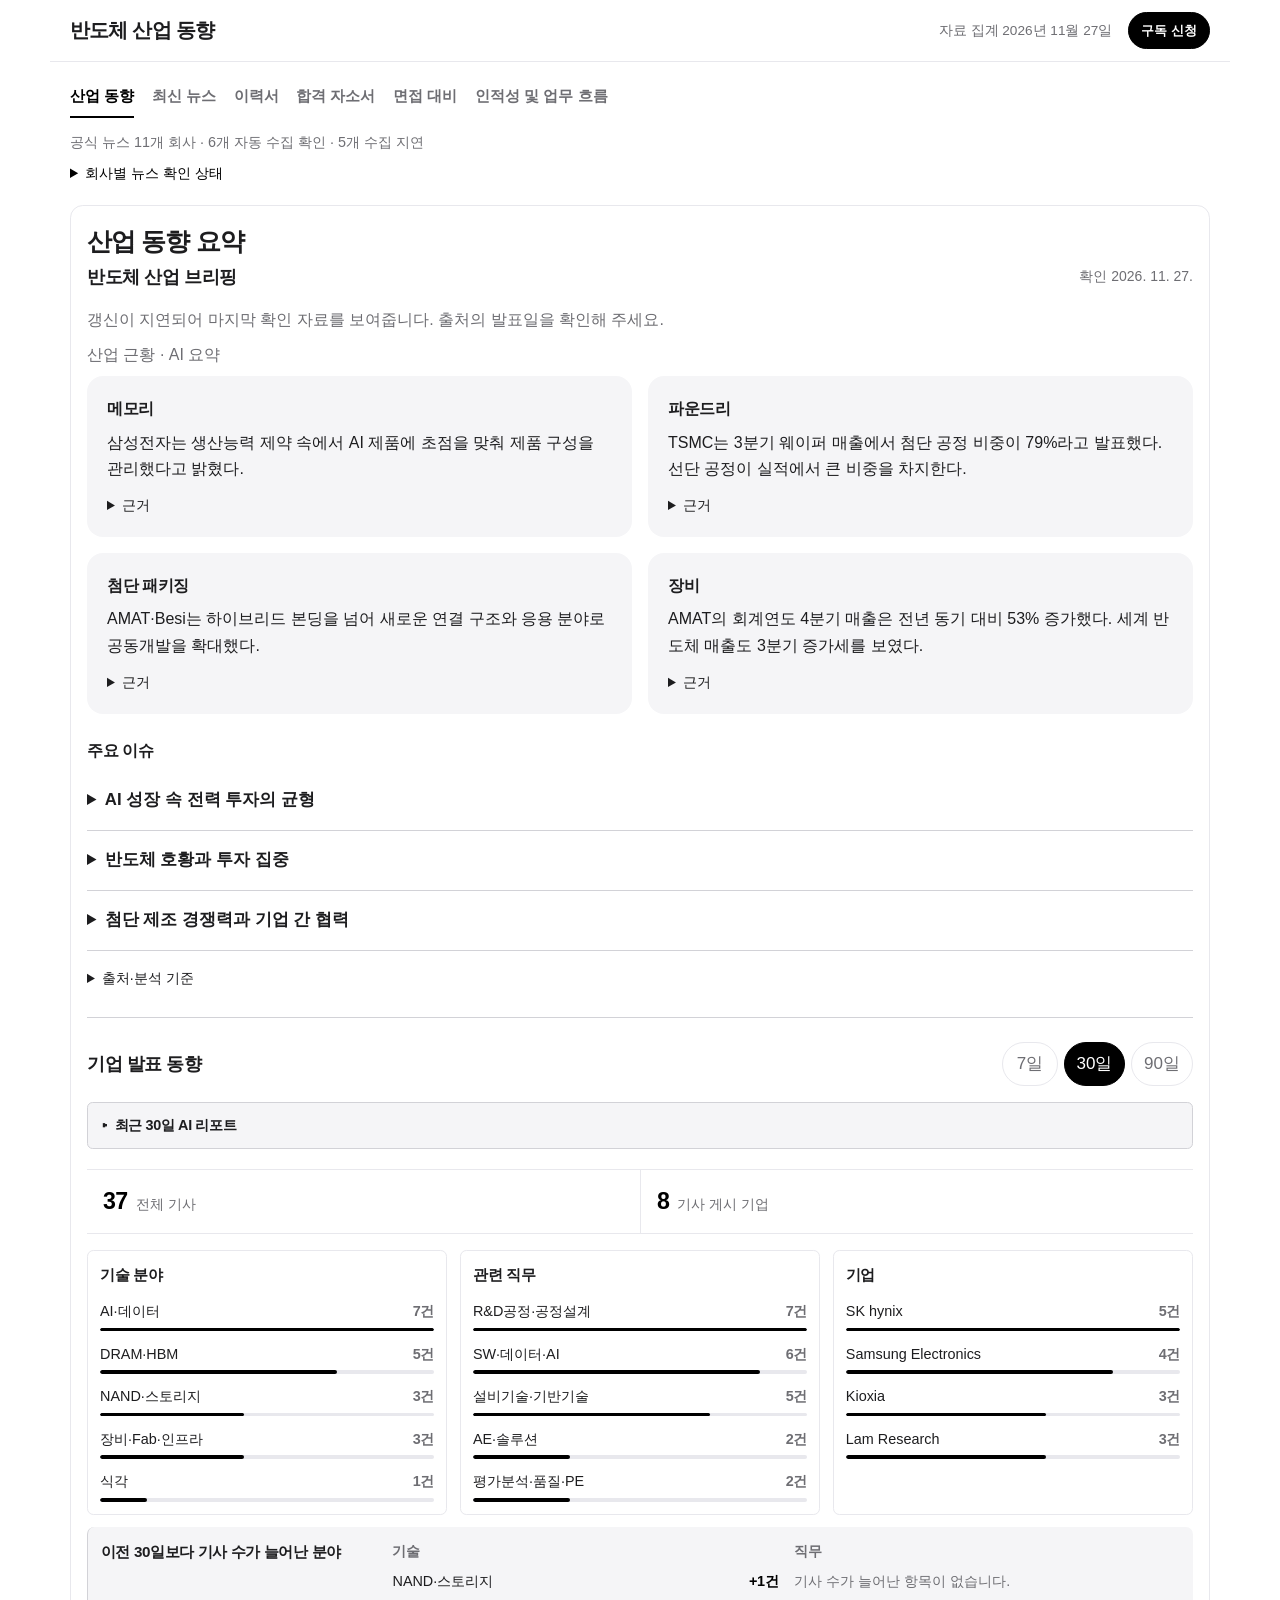
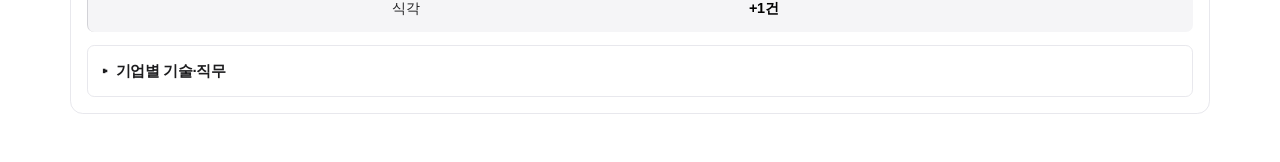
==== commit c3197963: "Restore company news coverage and expose collection health" ====
--- a/docs/index.html
+++ b/docs/index.html
@@ -8,8 +8,8 @@
       content="주요 반도체 기업의 공식 뉴스룸에서 기술 동향과 기업 맥락을 추적합니다."
     />
     <title>반도체 산업 동향</title>
-    <link rel="stylesheet" href="styles.css?v=20261121-2" />
-    <script src="industry-briefing.js?v=20261121-1" defer></script>
+    <link rel="stylesheet" href="styles.css?v=20261127-1" />
+    <script src="industry-briefing.js?v=20261127-1" defer></script>
     <script src="pdf-import.js?v=20261001-2" defer></script>
     <script src="jd-analyzer-v4.js?v=20261007-7" defer></script>
     <script src="jd-recall-questions.js?v=20261108-3" defer></script>
@@ -25,9 +25,10 @@
     <script src="experience-organizer.js?v=20261121-2" defer></script>
     <script src="cover-letter-library.js?v=20261121-2" defer></script>
     <link rel="stylesheet" href="cover-letter-library.css?v=20261121-2" />
-    <script src="interview-prep.js?v=20261121-1" defer></script>
-    <link rel="stylesheet" href="interview-prep.css?v=20261121-1" />
-    <script src="app.js?v=20261121-2" defer></script>
+    <script src="equipment-interview.js?v=20261121-2" defer></script>
+    <script src="interview-prep.js?v=20261121-4" defer></script>
+    <link rel="stylesheet" href="interview-prep.css?v=20261121-5" />
+    <script src="app.js?v=20261127-1" defer></script>
   </head>
   <body>
     <header class="topbar">
@@ -53,6 +54,16 @@
           <button id="assessment-tab" type="button" role="tab" aria-selected="false" aria-controls="assessment-chapter" data-chapter="assessment">인적성 및 업무 흐름</button>
         </div>
       </section>
+
+      <p class="collection-note" id="collection-note" role="status"></p>
+      <details class="collection-health" id="collection-health" hidden>
+        <summary>회사별 뉴스 확인 상태</summary>
+        <p>자동 수집 결과와 기사 발표일을 구분합니다. 수집이 지연된 회사는 이전 자료를 표시합니다.</p>
+        <div class="collection-table-wrap"><table>
+          <thead><tr><th>회사</th><th>확인 상태</th><th>자동 수집 성공</th><th>최근 기사 발표</th></tr></thead>
+          <tbody id="collection-source-list"></tbody>
+        </table></div>
+      </details>
 
       <section class="chapter-panel" id="trend-chapter" role="tabpanel" aria-labelledby="trend-tab">
       <section class="trend-board" id="trend-board" aria-labelledby="trend-title" hidden>
--- a/docs/styles.css
+++ b/docs/styles.css
@@ -1224,7 +1224,16 @@
 .brief-issue > summary { padding: 16px 0; font-size: 1.05rem; font-weight: 600; }
 .brief-issue-body { display: grid; grid-template-columns: 1fr 1fr; gap: 24px; padding: 4px 0 24px; }
 .brief-questions { grid-column: 1 / -1; background: #f5f5f7; border-radius: 16px; padding: 20px; }
-.brief-samsung { margin-top: 16px !important; }
+.brief-company { margin-top: 16px !important; }
+.collection-note { color: var(--muted); font-size: 0.9rem; margin: 14px 0 8px; }
+.collection-health { margin-bottom: 20px; font-size: 0.9rem; }
+.collection-health summary { cursor: pointer; color: var(--accent, #0071E3); }
+.collection-health p, .collection-health small { color: var(--muted); }
+.collection-health small { display: block; margin-top: 4px; }
+.collection-table-wrap { overflow-x: auto; margin-top: 12px; }
+.collection-health table { border-collapse: collapse; width: 100%; min-width: 550px; text-align: left; }
+.collection-health th, .collection-health td { padding: 12px; border-bottom: 1px solid #D2D2D7; font-weight: 400; }
+.collection-health thead th { background: #F5F5F7; font-weight: 600; }
 .brief-label { display: inline-block; padding: 0 5px; border: 1px solid #d2d2d7; border-radius: 4px; font-size: .875rem; font-weight: 400; }
 .brief-sources { margin-top: 16px; }
 .brief-sources > ul { list-style: none; padding: 0; }
--- a/docs/interview-prep.css
+++ b/docs/interview-prep.css
@@ -2,6 +2,36 @@
 .interview-heading { display: flex; flex-wrap: wrap; align-items: center; justify-content: space-between; gap: 12px; margin-bottom: 16px; }
 .interview-heading h2 { margin: 0; font-size: 26px; font-weight: 600; }
 .interview-backup-actions { display: flex; flex-wrap: wrap; gap: 8px; }
+.interview-sections { display: flex; gap: 8px; flex-wrap: wrap; margin: 0 0 16px; }
+#interview-chapter .interview-sections [aria-selected="true"] { background: #1d1d1f; color: #fff; border-color: #1d1d1f; }
+.interview-filters.equipment-filters { grid-template-columns: repeat(3,minmax(0,1fr)); }
+.equipment-question { margin: 0; font-weight: 600; line-height: 1.7; }
+.equipment-focus { margin: 0; line-height: 1.7; color: #6e6e73; }
+.equipment-english { padding: 16px; border-radius: 10px; background: #f5f5f7; }
+.equipment-english p { margin: 8px 0 0; line-height: 1.7; }
+.equipment-sources { padding-left: 20px; font-size: 14px; line-height: 1.7; }
+.equipment-sources li + li { margin-top: 10px; }
+.equipment-answer-guide { display: grid; gap: 20px; padding: 20px 0; border-top: 1px solid #d2d2d7; border-bottom: 1px solid #d2d2d7; }
+#interview-chapter .equipment-answer-guide h3 { margin: 0 0 8px; font-size: 16px; font-weight: 600; line-height: 1.6; }
+#interview-chapter .equipment-answer-guide h4 { margin: 16px 0 6px; font-size: 16px; font-weight: 600; }
+.equipment-answer-guide p { margin: 0; line-height: 1.8; overflow-wrap: anywhere; }
+.equipment-answer-guide .equipment-guide-caption, .equipment-language-guide .equipment-guide-caption { margin: 0 0 10px; color: #6e6e73; font-size: 14px; line-height: 1.7; }
+.equipment-guide-example { padding: 20px; border-radius: 12px; background: #f5f5f7; }
+.equipment-guide-example button { margin-top: 14px; }
+.equipment-answer-guide summary, .equipment-language-guide > summary { cursor: pointer; font-weight: 600; line-height: 1.7; padding: 8px 0; min-height: 28px; }
+.equipment-pressure-case { border-top: 1px solid #d2d2d7; }
+.equipment-pressure-case > div { padding: 10px 0 16px; display: grid; gap: 12px; }
+.equipment-pressure-case h4 { margin: 4px 0 0 !important; }
+.equipment-pressure-question { font-weight: 600; }
+.equipment-followups ul { margin: 8px 0 0; padding-left: 22px; line-height: 1.8; }
+.equipment-company-context > div { padding-top: 8px; }
+.equipment-company-context h4:first-child { margin-top: 0 !important; }
+.equipment-guide-links { display: grid; gap: 8px; padding-top: 12px; font-size: 14px; overflow-wrap: anywhere; }
+.equipment-guide-links a { color: #0071e3; line-height: 1.7; }
+[data-equipment-example-status]:empty { display: none; }
+.equipment-guide-example [data-equipment-example-status] { margin-top: 10px; font-size: 14px; }
+[data-equipment-copy-status] { margin: 0; }
+[data-equipment-copy-status]:empty { display: none; }
 #interview-chapter { color: #1d1d1f; font-size: 16px; }
 #interview-chapter button, #interview-chapter input, #interview-chapter select, #interview-chapter textarea { font: inherit; color: inherit; }
 #interview-chapter button { padding: 8px 12px; border: 1px solid #d2d2d7; border-radius: 8px; background: #fff; cursor: pointer; min-height: 42px; font-size: 15px; }
@@ -18,7 +48,7 @@
 .interview-item > summary { display: flex; align-items: center; gap: 12px; padding: 14px 16px; cursor: pointer; list-style: none; }
 .interview-item > summary::-webkit-details-marker { display: none; }
 .interview-item[open] > summary { background: #f5f5f7; }
-#interview-chapter [data-star] { padding: 0; flex: 0 0 36px; border: 0; min-height: 40px; font-size: 24px; line-height: 1; background: transparent; }
+#interview-chapter [data-star], #interview-chapter [data-equipment-star] { padding: 0; flex: 0 0 36px; border: 0; min-height: 40px; font-size: 24px; line-height: 1; background: transparent; }
 .interview-summary { display: grid; gap: 4px; min-width: 0; overflow-wrap: anywhere; }
 .interview-summary strong { font-weight: 600; line-height: 1.6; }
 .interview-summary > span { color: #6e6e73; font-size: 14px; }
@@ -38,11 +68,27 @@
 .interview-info { margin-top: 20px; }
 .interview-material-note { margin: 0; color: #6e6e73; }
 .interview-empty { margin: 8px 0; }
+#interview-chapter .process-section-title { font-size: 20px; font-weight: 600; line-height: 1.6; margin: 22px 0 2px; }
+#interview-chapter .process-section-title:first-child { margin-top: 0; }
+.process-supplements { min-width: 0; border-top: 1px solid #d2d2d7; border-bottom: 1px solid #d2d2d7; padding: 16px 0; }
+.process-supplements .process-supplement-label { color: #6e6e73; font-size: 14px; margin: 0 0 12px; }
+#interview-chapter .process-supplements h3 { margin: 0 0 10px; font-size: 18px; font-weight: 600; line-height: 1.7; }
+.process-supplements section + section { margin-top: 24px; }
+.process-supplements p { margin: 10px 0; line-height: 1.9; overflow-wrap: anywhere; }
+.process-source-links { display: flex; flex-wrap: wrap; gap: 6px 18px; margin-top: 14px; font-size: 14px; line-height: 1.8; }
+.process-source-links a { color: #0071e3; }
+.process-table-wrap { min-width: 0; max-width: 100%; overflow-x: auto; margin: 16px 0; }
+.process-table-wrap table { width: 100%; min-width: 300px; border-collapse: collapse; font-size: 15px; line-height: 1.7; }
+.process-table-wrap caption { text-align: left; font-size: 14px; color: #6e6e73; padding-bottom: 10px; }
+.process-table-wrap th, .process-table-wrap td { border-bottom: 1px solid #d2d2d7; padding: 10px 12px; text-align: left; }
+.process-table-wrap th { font-weight: 600; background: #f5f5f7; }
+[data-interview="count"], .interview-item { scroll-margin-top: 100px; }
 #interview-chapter [data-interview="status"] { margin: 10px 0; }
 #interview-chapter [data-interview="status"]:empty { display: none; }
-@media (max-width: 800px) { .interview-filters { grid-template-columns: 1fr 1fr; } }
+@media (max-width: 800px) { .interview-filters, .interview-filters.equipment-filters { grid-template-columns: 1fr 1fr; } }
 @media (max-width: 440px) {
   .interview-item > summary { padding: 12px; gap: 8px; }
   .interview-item-body { padding: 16px; }
   .interview-note-actions label { flex: 1 1 100%; }
+  .equipment-guide-example { padding: 16px; }
 }
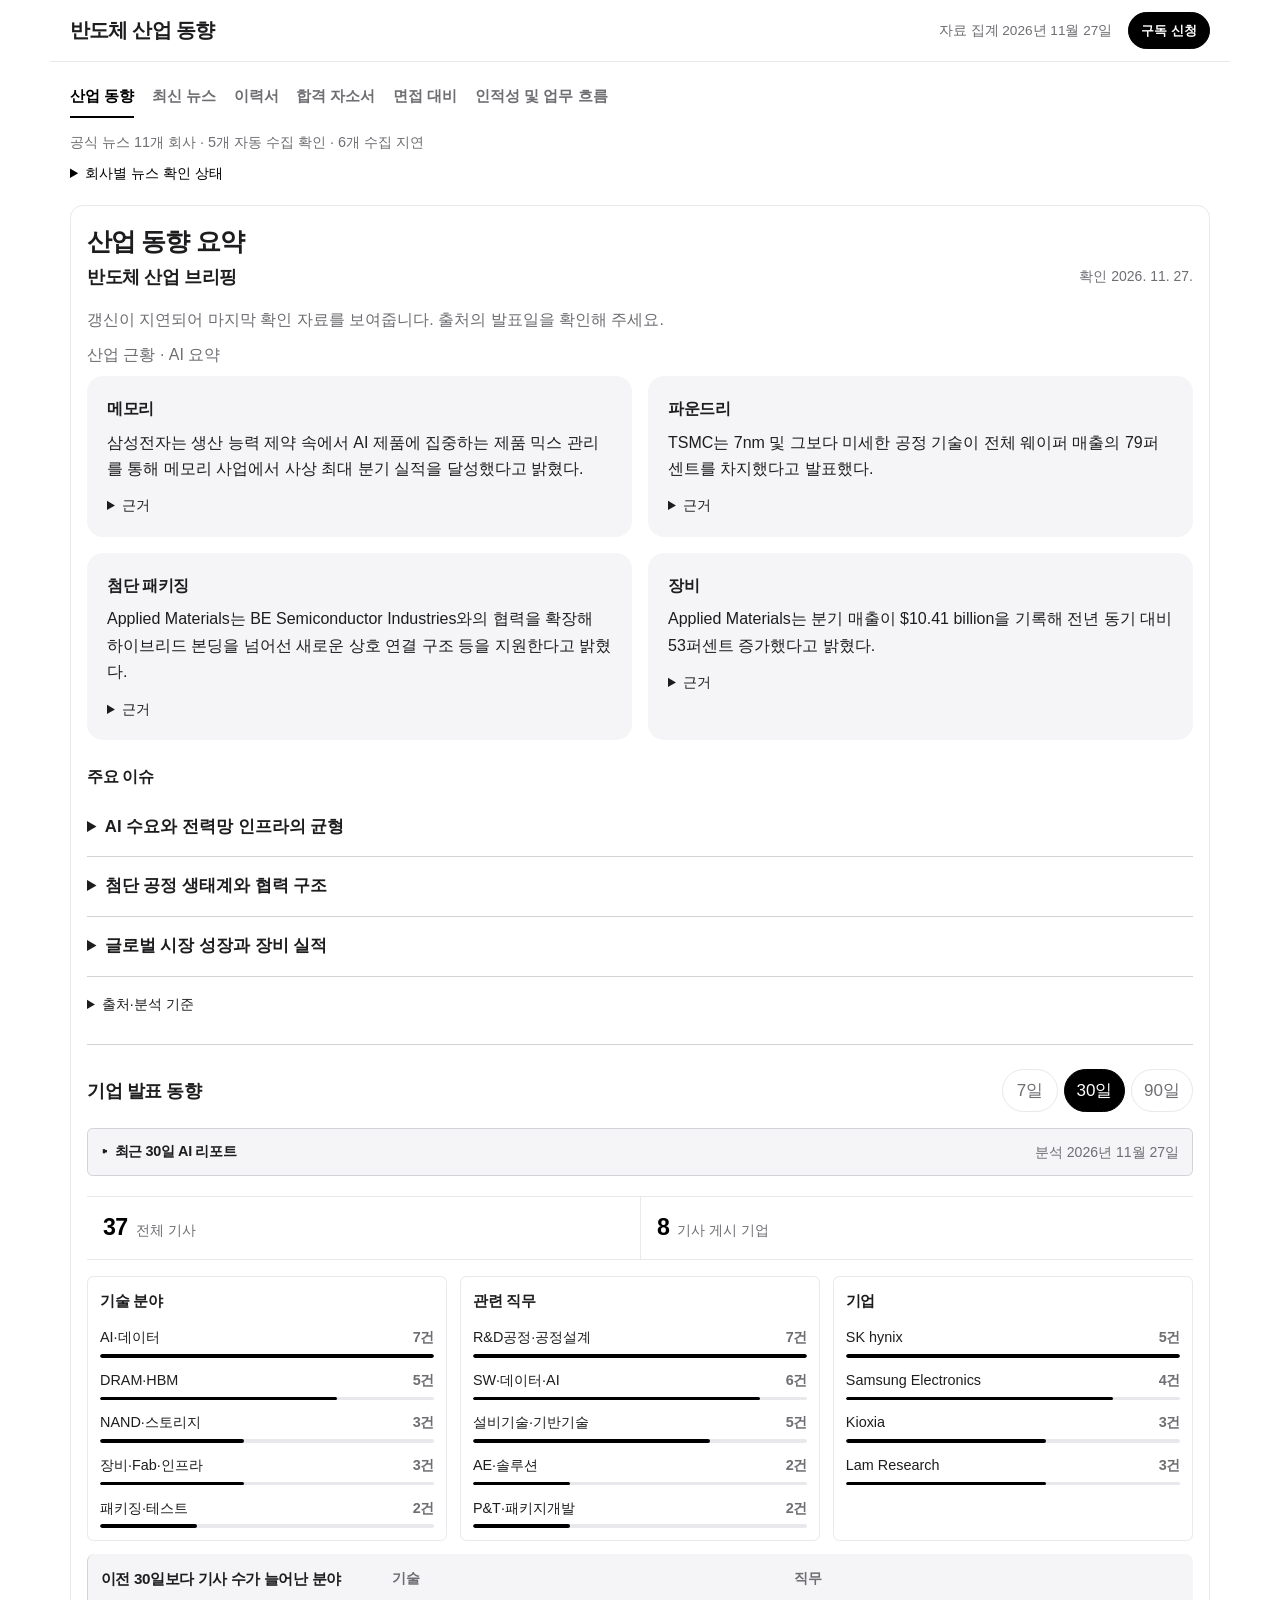
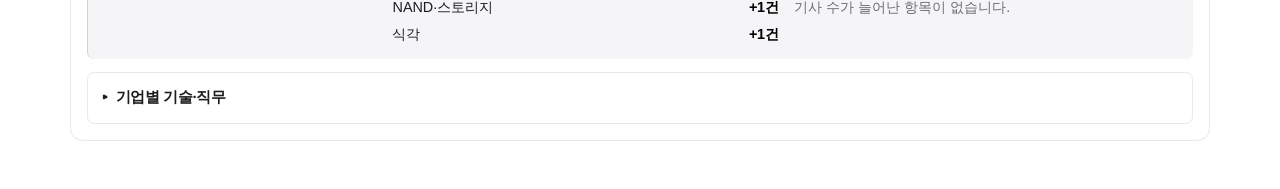
==== commit 8beec0df: "Clean RSS summary markup in news cards" ====
--- a/docs/index.html
+++ b/docs/index.html
@@ -28,7 +28,7 @@
     <script src="equipment-interview.js?v=20261121-2" defer></script>
     <script src="interview-prep.js?v=20261121-4" defer></script>
     <link rel="stylesheet" href="interview-prep.css?v=20261121-5" />
-    <script src="app.js?v=20261127-1" defer></script>
+    <script src="app.js?v=20261127-2" defer></script>
   </head>
   <body>
     <header class="topbar">
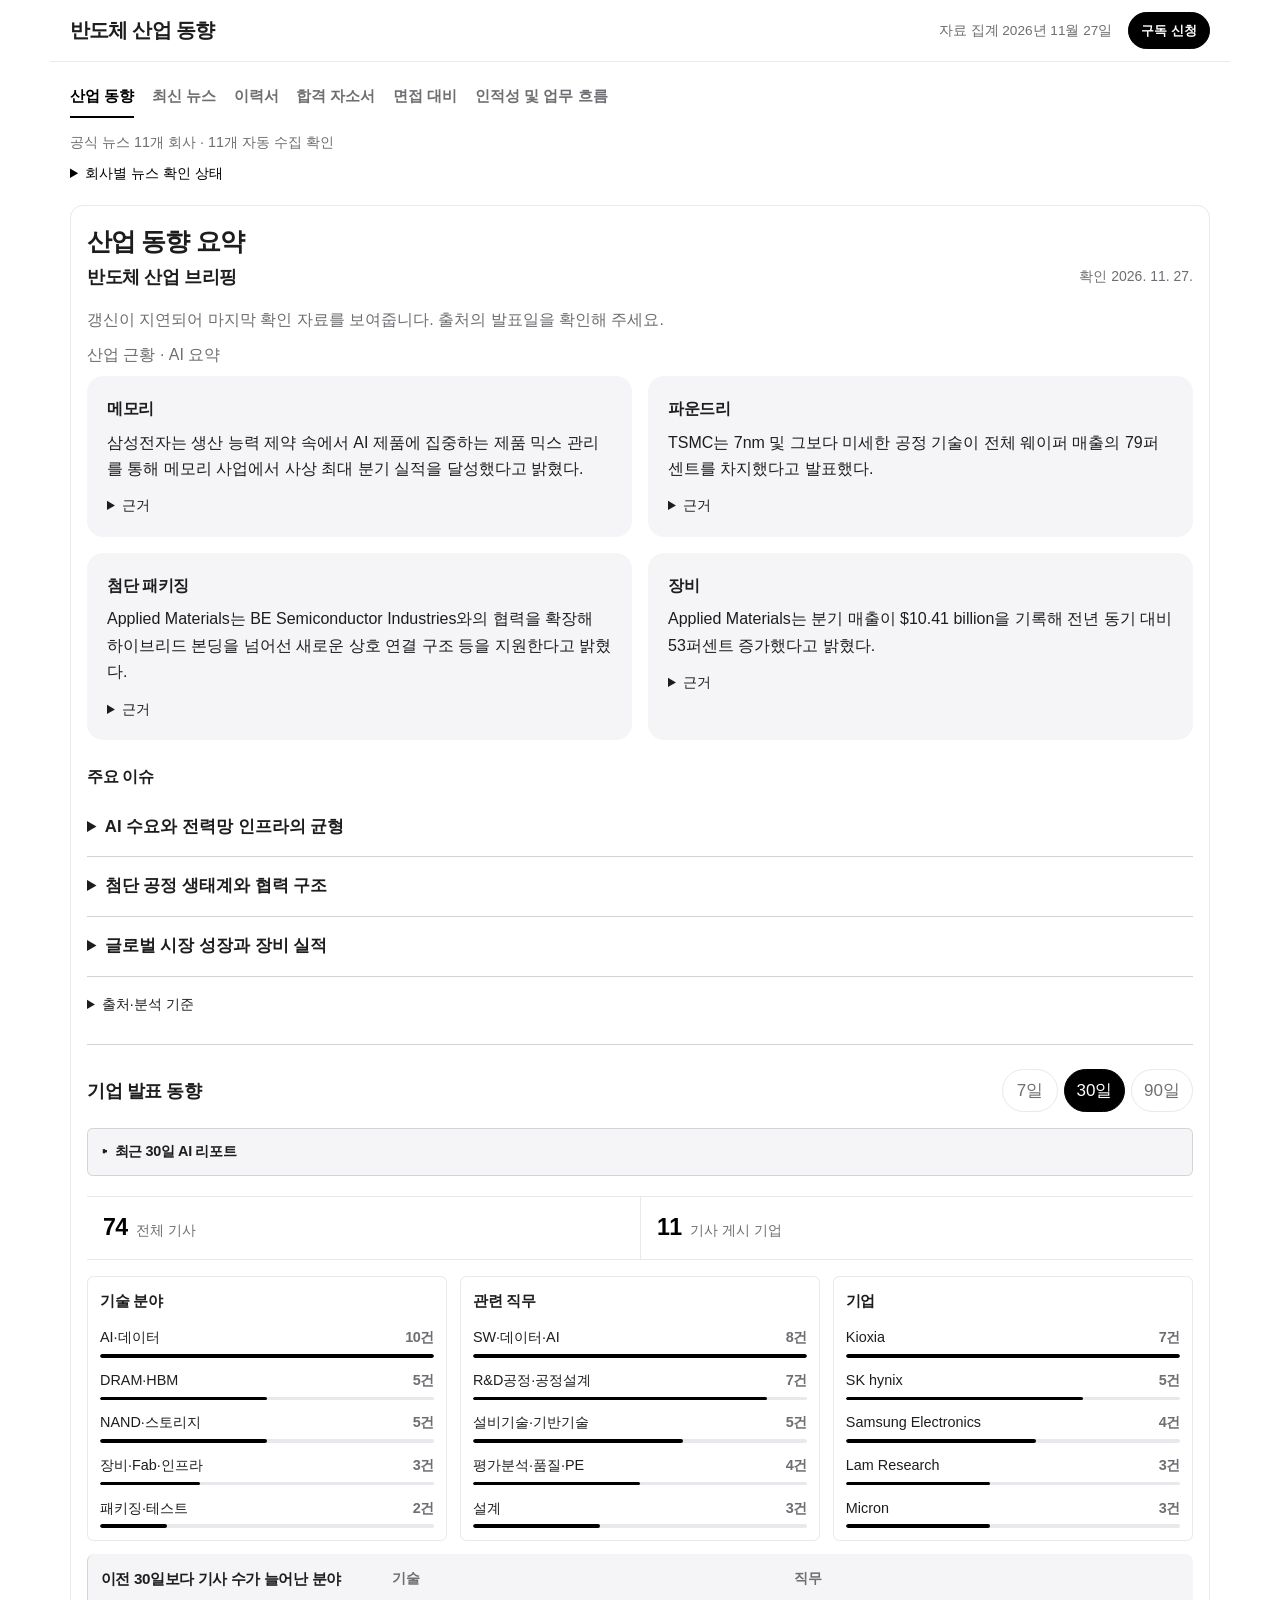
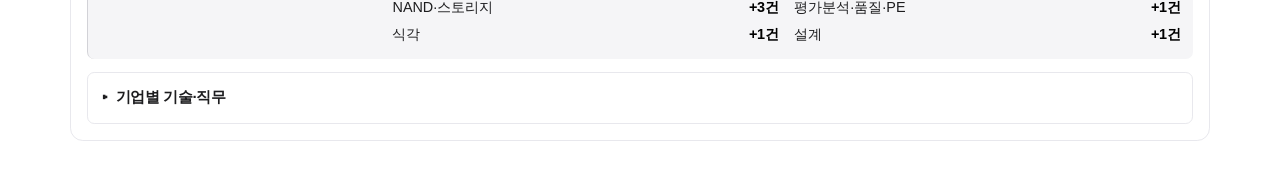
==== commit ac0dd13e: "Make all company news collectors resilient and verifiable" ====
--- a/docs/index.html
+++ b/docs/index.html
@@ -28,7 +28,7 @@
     <script src="equipment-interview.js?v=20261121-2" defer></script>
     <script src="interview-prep.js?v=20261121-4" defer></script>
     <link rel="stylesheet" href="interview-prep.css?v=20261121-5" />
-    <script src="app.js?v=20261127-2" defer></script>
+    <script src="app.js?v=20261127-3" defer></script>
   </head>
   <body>
     <header class="topbar">
